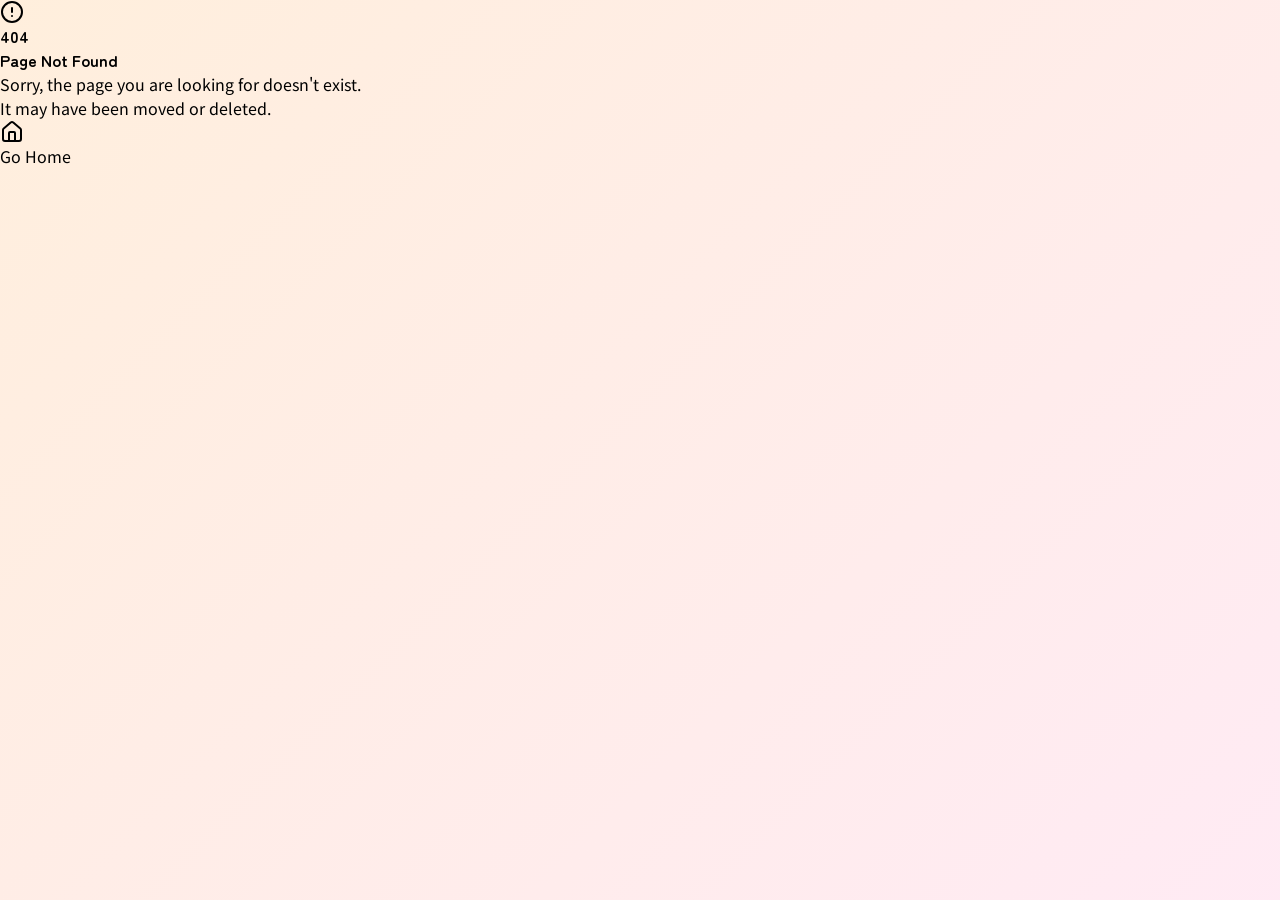
==== index.html @ 09e2623b "Add files via upload" ====
<!doctype html>
<html lang="ja">

  <head>
    <meta charset="UTF-8" />
    <meta
      name="viewport"
      content="width=device-width, initial-scale=1.0, maximum-scale=1" />
    <title>保育士さんへのご案内フォーム</title>
    <link rel="preconnect" href="https://fonts.googleapis.com" />
    <link rel="preconnect" href="https://fonts.gstatic.com" crossorigin />
    <link href="https://fonts.googleapis.com/css2?family=Zen+Maru+Gothic:wght@400;500;700;900&family=Quicksand:wght@400;500;600;700&family=Noto+Sans+JP:wght@400;500;700&display=swap" rel="stylesheet" />
    <script type="module" crossorigin src="./assets/index-static-AlkeNV2H.js"></script>
    <link rel="stylesheet" crossorigin href="./assets/index-static-vWqKsuy9.css">
  </head>

  <body>
    <div id="root"></div>
  </body>

</html>
---- assets/index-static-vWqKsuy9.css ----
@layer theme,base,components,utilities;@layer theme{@theme default{ --font-sans: ui-sans-serif, system-ui, sans-serif, "Apple Color Emoji", "Segoe UI Emoji", "Segoe UI Symbol", "Noto Color Emoji"; --font-serif: ui-serif, Georgia, Cambria, "Times New Roman", Times, serif; --font-mono: ui-monospace, SFMono-Regular, Menlo, Monaco, Consolas, "Liberation Mono", "Courier New", monospace; --color-red-50: oklch(97.1% .013 17.38); --color-red-100: oklch(93.6% .032 17.717); --color-red-200: oklch(88.5% .062 18.334); --color-red-300: oklch(80.8% .114 19.571); --color-red-400: oklch(70.4% .191 22.216); --color-red-500: oklch(63.7% .237 25.331); --color-red-600: oklch(57.7% .245 27.325); --color-red-700: oklch(50.5% .213 27.518); --color-red-800: oklch(44.4% .177 26.899); --color-red-900: oklch(39.6% .141 25.723); --color-red-950: oklch(25.8% .092 26.042); --color-orange-50: oklch(98% .016 73.684); --color-orange-100: oklch(95.4% .038 75.164); --color-orange-200: oklch(90.1% .076 70.697); --color-orange-300: oklch(83.7% .128 66.29); --color-orange-400: oklch(75% .183 55.934); --color-orange-500: oklch(70.5% .213 47.604); --color-orange-600: oklch(64.6% .222 41.116); --color-orange-700: oklch(55.3% .195 38.402); --color-orange-800: oklch(47% .157 37.304); --color-orange-900: oklch(40.8% .123 38.172); --color-orange-950: oklch(26.6% .079 36.259); --color-amber-50: oklch(98.7% .022 95.277); --color-amber-100: oklch(96.2% .059 95.617); --color-amber-200: oklch(92.4% .12 95.746); --color-amber-300: oklch(87.9% .169 91.605); --color-amber-400: oklch(82.8% .189 84.429); --color-amber-500: oklch(76.9% .188 70.08); --color-amber-600: oklch(66.6% .179 58.318); --color-amber-700: oklch(55.5% .163 48.998); --color-amber-800: oklch(47.3% .137 46.201); --color-amber-900: oklch(41.4% .112 45.904); --color-amber-950: oklch(27.9% .077 45.635); --color-yellow-50: oklch(98.7% .026 102.212); --color-yellow-100: oklch(97.3% .071 103.193); --color-yellow-200: oklch(94.5% .129 101.54); --color-yellow-300: oklch(90.5% .182 98.111); --color-yellow-400: oklch(85.2% .199 91.936); --color-yellow-500: oklch(79.5% .184 86.047); --color-yellow-600: oklch(68.1% .162 75.834); --color-yellow-700: oklch(55.4% .135 66.442); --color-yellow-800: oklch(47.6% .114 61.907); --color-yellow-900: oklch(42.1% .095 57.708); --color-yellow-950: oklch(28.6% .066 53.813); --color-lime-50: oklch(98.6% .031 120.757); --color-lime-100: oklch(96.7% .067 122.328); --color-lime-200: oklch(93.8% .127 124.321); --color-lime-300: oklch(89.7% .196 126.665); --color-lime-400: oklch(84.1% .238 128.85); --color-lime-500: oklch(76.8% .233 130.85); --color-lime-600: oklch(64.8% .2 131.684); --color-lime-700: oklch(53.2% .157 131.589); --color-lime-800: oklch(45.3% .124 130.933); --color-lime-900: oklch(40.5% .101 131.063); --color-lime-950: oklch(27.4% .072 132.109); --color-green-50: oklch(98.2% .018 155.826); --color-green-100: oklch(96.2% .044 156.743); --color-green-200: oklch(92.5% .084 155.995); --color-green-300: oklch(87.1% .15 154.449); --color-green-400: oklch(79.2% .209 151.711); --color-green-500: oklch(72.3% .219 149.579); --color-green-600: oklch(62.7% .194 149.214); --color-green-700: oklch(52.7% .154 150.069); --color-green-800: oklch(44.8% .119 151.328); --color-green-900: oklch(39.3% .095 152.535); --color-green-950: oklch(26.6% .065 152.934); --color-emerald-50: oklch(97.9% .021 166.113); --color-emerald-100: oklch(95% .052 163.051); --color-emerald-200: oklch(90.5% .093 164.15); --color-emerald-300: oklch(84.5% .143 164.978); --color-emerald-400: oklch(76.5% .177 163.223); --color-emerald-500: oklch(69.6% .17 162.48); --color-emerald-600: oklch(59.6% .145 163.225); --color-emerald-700: oklch(50.8% .118 165.612); --color-emerald-800: oklch(43.2% .095 166.913); --color-emerald-900: oklch(37.8% .077 168.94); --color-emerald-950: oklch(26.2% .051 172.552); --color-teal-50: oklch(98.4% .014 180.72); --color-teal-100: oklch(95.3% .051 180.801); --color-teal-200: oklch(91% .096 180.426); --color-teal-300: oklch(85.5% .138 181.071); --color-teal-400: oklch(77.7% .152 181.912); --color-teal-500: oklch(70.4% .14 182.503); --color-teal-600: oklch(60% .118 184.704); --color-teal-700: oklch(51.1% .096 186.391); --color-teal-800: oklch(43.7% .078 188.216); --color-teal-900: oklch(38.6% .063 188.416); --color-teal-950: oklch(27.7% .046 192.524); --color-cyan-50: oklch(98.4% .019 200.873); --color-cyan-100: oklch(95.6% .045 203.388); --color-cyan-200: oklch(91.7% .08 205.041); --color-cyan-300: oklch(86.5% .127 207.078); --color-cyan-400: oklch(78.9% .154 211.53); --color-cyan-500: oklch(71.5% .143 215.221); --color-cyan-600: oklch(60.9% .126 221.723); --color-cyan-700: oklch(52% .105 223.128); --color-cyan-800: oklch(45% .085 224.283); --color-cyan-900: oklch(39.8% .07 227.392); --color-cyan-950: oklch(30.2% .056 229.695); --color-sky-50: oklch(97.7% .013 236.62); --color-sky-100: oklch(95.1% .026 236.824); --color-sky-200: oklch(90.1% .058 230.902); --color-sky-300: oklch(82.8% .111 230.318); --color-sky-400: oklch(74.6% .16 232.661); --color-sky-500: oklch(68.5% .169 237.323); --color-sky-600: oklch(58.8% .158 241.966); --color-sky-700: oklch(50% .134 242.749); --color-sky-800: oklch(44.3% .11 240.79); --color-sky-900: oklch(39.1% .09 240.876); --color-sky-950: oklch(29.3% .066 243.157); --color-blue-50: oklch(97% .014 254.604); --color-blue-100: oklch(93.2% .032 255.585); --color-blue-200: oklch(88.2% .059 254.128); --color-blue-300: oklch(80.9% .105 251.813); --color-blue-400: oklch(70.7% .165 254.624); --color-blue-500: oklch(62.3% .214 259.815); --color-blue-600: oklch(54.6% .245 262.881); --color-blue-700: oklch(48.8% .243 264.376); --color-blue-800: oklch(42.4% .199 265.638); --color-blue-900: oklch(37.9% .146 265.522); --color-blue-950: oklch(28.2% .091 267.935); --color-indigo-50: oklch(96.2% .018 272.314); --color-indigo-100: oklch(93% .034 272.788); --color-indigo-200: oklch(87% .065 274.039); --color-indigo-300: oklch(78.5% .115 274.713); --color-indigo-400: oklch(67.3% .182 276.935); --color-indigo-500: oklch(58.5% .233 277.117); --color-indigo-600: oklch(51.1% .262 276.966); --color-indigo-700: oklch(45.7% .24 277.023); --color-indigo-800: oklch(39.8% .195 277.366); --color-indigo-900: oklch(35.9% .144 278.697); --color-indigo-950: oklch(25.7% .09 281.288); --color-violet-50: oklch(96.9% .016 293.756); --color-violet-100: oklch(94.3% .029 294.588); --color-violet-200: oklch(89.4% .057 293.283); --color-violet-300: oklch(81.1% .111 293.571); --color-violet-400: oklch(70.2% .183 293.541); --color-violet-500: oklch(60.6% .25 292.717); --color-violet-600: oklch(54.1% .281 293.009); --color-violet-700: oklch(49.1% .27 292.581); --color-violet-800: oklch(43.2% .232 292.759); --color-violet-900: oklch(38% .189 293.745); --color-violet-950: oklch(28.3% .141 291.089); --color-purple-50: oklch(97.7% .014 308.299); --color-purple-100: oklch(94.6% .033 307.174); --color-purple-200: oklch(90.2% .063 306.703); --color-purple-300: oklch(82.7% .119 306.383); --color-purple-400: oklch(71.4% .203 305.504); --color-purple-500: oklch(62.7% .265 303.9); --color-purple-600: oklch(55.8% .288 302.321); --color-purple-700: oklch(49.6% .265 301.924); --color-purple-800: oklch(43.8% .218 303.724); --color-purple-900: oklch(38.1% .176 304.987); --color-purple-950: oklch(29.1% .149 302.717); --color-fuchsia-50: oklch(97.7% .017 320.058); --color-fuchsia-100: oklch(95.2% .037 318.852); --color-fuchsia-200: oklch(90.3% .076 319.62); --color-fuchsia-300: oklch(83.3% .145 321.434); --color-fuchsia-400: oklch(74% .238 322.16); --color-fuchsia-500: oklch(66.7% .295 322.15); --color-fuchsia-600: oklch(59.1% .293 322.896); --color-fuchsia-700: oklch(51.8% .253 323.949); --color-fuchsia-800: oklch(45.2% .211 324.591); --color-fuchsia-900: oklch(40.1% .17 325.612); --color-fuchsia-950: oklch(29.3% .136 325.661); --color-pink-50: oklch(97.1% .014 343.198); --color-pink-100: oklch(94.8% .028 342.258); --color-pink-200: oklch(89.9% .061 343.231); --color-pink-300: oklch(82.3% .12 346.018); --color-pink-400: oklch(71.8% .202 349.761); --color-pink-500: oklch(65.6% .241 354.308); --color-pink-600: oklch(59.2% .249 .584); --color-pink-700: oklch(52.5% .223 3.958); --color-pink-800: oklch(45.9% .187 3.815); --color-pink-900: oklch(40.8% .153 2.432); --color-pink-950: oklch(28.4% .109 3.907); --color-rose-50: oklch(96.9% .015 12.422); --color-rose-100: oklch(94.1% .03 12.58); --color-rose-200: oklch(89.2% .058 10.001); --color-rose-300: oklch(81% .117 11.638); --color-rose-400: oklch(71.2% .194 13.428); --color-rose-500: oklch(64.5% .246 16.439); --color-rose-600: oklch(58.6% .253 17.585); --color-rose-700: oklch(51.4% .222 16.935); --color-rose-800: oklch(45.5% .188 13.697); --color-rose-900: oklch(41% .159 10.272); --color-rose-950: oklch(27.1% .105 12.094); --color-slate-50: oklch(98.4% .003 247.858); --color-slate-100: oklch(96.8% .007 247.896); --color-slate-200: oklch(92.9% .013 255.508); --color-slate-300: oklch(86.9% .022 252.894); --color-slate-400: oklch(70.4% .04 256.788); --color-slate-500: oklch(55.4% .046 257.417); --color-slate-600: oklch(44.6% .043 257.281); --color-slate-700: oklch(37.2% .044 257.287); --color-slate-800: oklch(27.9% .041 260.031); --color-slate-900: oklch(20.8% .042 265.755); --color-slate-950: oklch(12.9% .042 264.695); --color-gray-50: oklch(98.5% .002 247.839); --color-gray-100: oklch(96.7% .003 264.542); --color-gray-200: oklch(92.8% .006 264.531); --color-gray-300: oklch(87.2% .01 258.338); --color-gray-400: oklch(70.7% .022 261.325); --color-gray-500: oklch(55.1% .027 264.364); --color-gray-600: oklch(44.6% .03 256.802); --color-gray-700: oklch(37.3% .034 259.733); --color-gray-800: oklch(27.8% .033 256.848); --color-gray-900: oklch(21% .034 264.665); --color-gray-950: oklch(13% .028 261.692); --color-zinc-50: oklch(98.5% 0 0); --color-zinc-100: oklch(96.7% .001 286.375); --color-zinc-200: oklch(92% .004 286.32); --color-zinc-300: oklch(87.1% .006 286.286); --color-zinc-400: oklch(70.5% .015 286.067); --color-zinc-500: oklch(55.2% .016 285.938); --color-zinc-600: oklch(44.2% .017 285.786); --color-zinc-700: oklch(37% .013 285.805); --color-zinc-800: oklch(27.4% .006 286.033); --color-zinc-900: oklch(21% .006 285.885); --color-zinc-950: oklch(14.1% .005 285.823); --color-neutral-50: oklch(98.5% 0 0); --color-neutral-100: oklch(97% 0 0); --color-neutral-200: oklch(92.2% 0 0); --color-neutral-300: oklch(87% 0 0); --color-neutral-400: oklch(70.8% 0 0); --color-neutral-500: oklch(55.6% 0 0); --color-neutral-600: oklch(43.9% 0 0); --color-neutral-700: oklch(37.1% 0 0); --color-neutral-800: oklch(26.9% 0 0); --color-neutral-900: oklch(20.5% 0 0); --color-neutral-950: oklch(14.5% 0 0); --color-stone-50: oklch(98.5% .001 106.423); --color-stone-100: oklch(97% .001 106.424); --color-stone-200: oklch(92.3% .003 48.717); --color-stone-300: oklch(86.9% .005 56.366); --color-stone-400: oklch(70.9% .01 56.259); --color-stone-500: oklch(55.3% .013 58.071); --color-stone-600: oklch(44.4% .011 73.639); --color-stone-700: oklch(37.4% .01 67.558); --color-stone-800: oklch(26.8% .007 34.298); --color-stone-900: oklch(21.6% .006 56.043); --color-stone-950: oklch(14.7% .004 49.25); --color-black: #000; --color-white: #fff; --spacing: .25rem; --breakpoint-sm: 40rem; --breakpoint-md: 48rem; --breakpoint-lg: 64rem; --breakpoint-xl: 80rem; --breakpoint-2xl: 96rem; --container-3xs: 16rem; --container-2xs: 18rem; --container-xs: 20rem; --container-sm: 24rem; --container-md: 28rem; --container-lg: 32rem; --container-xl: 36rem; --container-2xl: 42rem; --container-3xl: 48rem; --container-4xl: 56rem; --container-5xl: 64rem; --container-6xl: 72rem; --container-7xl: 80rem; --text-xs: .75rem; --text-xs--line-height: calc(1 / .75); --text-sm: .875rem; --text-sm--line-height: calc(1.25 / .875); --text-base: 1rem; --text-base--line-height: 1.5 ; --text-lg: 1.125rem; --text-lg--line-height: calc(1.75 / 1.125); --text-xl: 1.25rem; --text-xl--line-height: calc(1.75 / 1.25); --text-2xl: 1.5rem; --text-2xl--line-height: calc(2 / 1.5); --text-3xl: 1.875rem; --text-3xl--line-height: 1.2 ; --text-4xl: 2.25rem; --text-4xl--line-height: calc(2.5 / 2.25); --text-5xl: 3rem; --text-5xl--line-height: 1; --text-6xl: 3.75rem; --text-6xl--line-height: 1; --text-7xl: 4.5rem; --text-7xl--line-height: 1; --text-8xl: 6rem; --text-8xl--line-height: 1; --text-9xl: 8rem; --text-9xl--line-height: 1; --font-weight-thin: 100; --font-weight-extralight: 200; --font-weight-light: 300; --font-weight-normal: 400; --font-weight-medium: 500; --font-weight-semibold: 600; --font-weight-bold: 700; --font-weight-extrabold: 800; --font-weight-black: 900; --tracking-tighter: -.05em; --tracking-tight: -.025em; --tracking-normal: 0em; --tracking-wide: .025em; --tracking-wider: .05em; --tracking-widest: .1em; --leading-tight: 1.25; --leading-snug: 1.375; --leading-normal: 1.5; --leading-relaxed: 1.625; --leading-loose: 2; --radius-xs: .125rem; --radius-sm: .25rem; --radius-md: .375rem; --radius-lg: .5rem; --radius-xl: .75rem; --radius-2xl: 1rem; --radius-3xl: 1.5rem; --radius-4xl: 2rem; --shadow-2xs: 0 1px rgb(0 0 0 / .05); --shadow-xs: 0 1px 2px 0 rgb(0 0 0 / .05); --shadow-sm: 0 1px 3px 0 rgb(0 0 0 / .1), 0 1px 2px -1px rgb(0 0 0 / .1); --shadow-md: 0 4px 6px -1px rgb(0 0 0 / .1), 0 2px 4px -2px rgb(0 0 0 / .1); --shadow-lg: 0 10px 15px -3px rgb(0 0 0 / .1), 0 4px 6px -4px rgb(0 0 0 / .1); --shadow-xl: 0 20px 25px -5px rgb(0 0 0 / .1), 0 8px 10px -6px rgb(0 0 0 / .1); --shadow-2xl: 0 25px 50px -12px rgb(0 0 0 / .25); --inset-shadow-2xs: inset 0 1px rgb(0 0 0 / .05); --inset-shadow-xs: inset 0 1px 1px rgb(0 0 0 / .05); --inset-shadow-sm: inset 0 2px 4px rgb(0 0 0 / .05); --drop-shadow-xs: 0 1px 1px rgb(0 0 0 / .05); --drop-shadow-sm: 0 1px 2px rgb(0 0 0 / .15); --drop-shadow-md: 0 3px 3px rgb(0 0 0 / .12); --drop-shadow-lg: 0 4px 4px rgb(0 0 0 / .15); --drop-shadow-xl: 0 9px 7px rgb(0 0 0 / .1); --drop-shadow-2xl: 0 25px 25px rgb(0 0 0 / .15); --text-shadow-2xs: 0px 1px 0px rgb(0 0 0 / .15); --text-shadow-xs: 0px 1px 1px rgb(0 0 0 / .2); --text-shadow-sm: 0px 1px 0px rgb(0 0 0 / .075), 0px 1px 1px rgb(0 0 0 / .075), 0px 2px 2px rgb(0 0 0 / .075); --text-shadow-md: 0px 1px 1px rgb(0 0 0 / .1), 0px 1px 2px rgb(0 0 0 / .1), 0px 2px 4px rgb(0 0 0 / .1); --text-shadow-lg: 0px 1px 2px rgb(0 0 0 / .1), 0px 3px 2px rgb(0 0 0 / .1), 0px 4px 8px rgb(0 0 0 / .1); --ease-in: cubic-bezier(.4, 0, 1, 1); --ease-out: cubic-bezier(0, 0, .2, 1); --ease-in-out: cubic-bezier(.4, 0, .2, 1); --animate-spin: spin 1s linear infinite; --animate-ping: ping 1s cubic-bezier(0, 0, .2, 1) infinite; --animate-pulse: pulse 2s cubic-bezier(.4, 0, .6, 1) infinite; --animate-bounce: bounce 1s infinite; @keyframes spin { to { transform: rotate(360deg); } } @keyframes ping { 75%, 100% { transform: scale(2); opacity: 0; } } @keyframes pulse { 50% { opacity: .5; } } @keyframes bounce { 0%, 100% { transform: translateY(-25%); animation-timing-function: cubic-bezier(.8, 0, 1, 1); } 50% { transform: none; animation-timing-function: cubic-bezier(0, 0, .2, 1); } } --blur-xs: 4px; --blur-sm: 8px; --blur-md: 12px; --blur-lg: 16px; --blur-xl: 24px; --blur-2xl: 40px; --blur-3xl: 64px; --perspective-dramatic: 100px; --perspective-near: 300px; --perspective-normal: 500px; --perspective-midrange: 800px; --perspective-distant: 1200px; --aspect-video: 16 / 9; --default-transition-duration: .15s; --default-transition-timing-function: cubic-bezier(.4, 0, .2, 1); --default-font-family: --theme(--font-sans, initial); --default-font-feature-settings: --theme( --font-sans--font-feature-settings, initial ); --default-font-variation-settings: --theme( --font-sans--font-variation-settings, initial ); --default-mono-font-family: --theme(--font-mono, initial); --default-mono-font-feature-settings: --theme( --font-mono--font-feature-settings, initial ); --default-mono-font-variation-settings: --theme( --font-mono--font-variation-settings, initial ); }@theme default inline reference{ --blur: 8px; --shadow: 0 1px 3px 0 rgb(0 0 0 / .1), 0 1px 2px -1px rgb(0 0 0 / .1); --shadow-inner: inset 0 2px 4px 0 rgb(0 0 0 / .05); --drop-shadow: 0 1px 2px rgb(0 0 0 / .1), 0 1px 1px rgb(0 0 0 / .06); --radius: .25rem; --max-width-prose: 65ch; }}@layer base{*,:after,:before,::backdrop,::file-selector-button{box-sizing:border-box;margin:0;padding:0;border:0 solid}html,:host{line-height:1.5;-webkit-text-size-adjust:100%;tab-size:4;font-family:--theme(--default-font-family,ui-sans-serif,system-ui,sans-serif,"Apple Color Emoji","Segoe UI Emoji","Segoe UI Symbol","Noto Color Emoji");font-feature-settings:--theme(--default-font-feature-settings,normal);font-variation-settings:--theme(--default-font-variation-settings,normal);-webkit-tap-highlight-color:transparent}hr{height:0;color:inherit;border-top-width:1px}abbr:where([title]){-webkit-text-decoration:underline dotted;text-decoration:underline dotted}h1,h2,h3,h4,h5,h6{font-size:inherit;font-weight:inherit}a{color:inherit;-webkit-text-decoration:inherit;text-decoration:inherit}b,strong{font-weight:bolder}code,kbd,samp,pre{font-family:--theme(--default-mono-font-family,ui-monospace,SFMono-Regular,Menlo,Monaco,Consolas,"Liberation Mono","Courier New",monospace);font-feature-settings:--theme(--default-mono-font-feature-settings,normal);font-variation-settings:--theme(--default-mono-font-variation-settings,normal);font-size:1em}small{font-size:80%}sub,sup{font-size:75%;line-height:0;position:relative;vertical-align:baseline}sub{bottom:-.25em}sup{top:-.5em}table{text-indent:0;border-color:inherit;border-collapse:collapse}:-moz-focusring{outline:auto}progress{vertical-align:baseline}summary{display:list-item}ol,ul,menu{list-style:none}img,svg,video,canvas,audio,iframe,embed,object{display:block;vertical-align:middle}img,video{max-width:100%;height:auto}button,input,select,optgroup,textarea,::file-selector-button{font:inherit;font-feature-settings:inherit;font-variation-settings:inherit;letter-spacing:inherit;color:inherit;border-radius:0;background-color:transparent;opacity:1}:where(select:is([multiple],[size])) optgroup{font-weight:bolder}:where(select:is([multiple],[size])) optgroup option{padding-inline-start:20px}::file-selector-button{margin-inline-end:4px}::placeholder{opacity:1}@supports (not (-webkit-appearance: -apple-pay-button)) or (contain-intrinsic-size: 1px){::placeholder{color:color-mix(in oklab,currentcolor 50%,transparent)}}textarea{resize:vertical}::-webkit-search-decoration{-webkit-appearance:none}::-webkit-date-and-time-value{min-height:1lh;text-align:inherit}::-webkit-datetime-edit{display:inline-flex}::-webkit-datetime-edit-fields-wrapper{padding:0}::-webkit-datetime-edit,::-webkit-datetime-edit-year-field,::-webkit-datetime-edit-month-field,::-webkit-datetime-edit-day-field,::-webkit-datetime-edit-hour-field,::-webkit-datetime-edit-minute-field,::-webkit-datetime-edit-second-field,::-webkit-datetime-edit-millisecond-field,::-webkit-datetime-edit-meridiem-field{padding-block:0}::-webkit-calendar-picker-indicator{line-height:1}:-moz-ui-invalid{box-shadow:none}button,input:where([type=button],[type=reset],[type=submit]),::file-selector-button{appearance:button}::-webkit-inner-spin-button,::-webkit-outer-spin-button{height:auto}[hidden]:where(:not([hidden=until-found])){display:none!important}}@layer utilities{@tailwind utilities;}@property --tw-animation-delay{syntax:"*";inherits:false;initial-value:0s}@property --tw-animation-direction{syntax:"*";inherits:false;initial-value:normal}@property --tw-animation-duration{syntax:"*";inherits:false}@property --tw-animation-fill-mode{syntax:"*";inherits:false;initial-value:none}@property --tw-animation-iteration-count{syntax:"*";inherits:false;initial-value:1}@property --tw-enter-blur{syntax:"*";inherits:false;initial-value:0}@property --tw-enter-opacity{syntax:"*";inherits:false;initial-value:1}@property --tw-enter-rotate{syntax:"*";inherits:false;initial-value:0}@property --tw-enter-scale{syntax:"*";inherits:false;initial-value:1}@property --tw-enter-translate-x{syntax:"*";inherits:false;initial-value:0}@property --tw-enter-translate-y{syntax:"*";inherits:false;initial-value:0}@property --tw-exit-blur{syntax:"*";inherits:false;initial-value:0}@property --tw-exit-opacity{syntax:"*";inherits:false;initial-value:1}@property --tw-exit-rotate{syntax:"*";inherits:false;initial-value:0}@property --tw-exit-scale{syntax:"*";inherits:false;initial-value:1}@property --tw-exit-translate-x{syntax:"*";inherits:false;initial-value:0}@property --tw-exit-translate-y{syntax:"*";inherits:false;initial-value:0}@theme inline{--animation-delay-0: 0s; --animation-delay-75: 75ms; --animation-delay-100: .1s; --animation-delay-150: .15s; --animation-delay-200: .2s; --animation-delay-300: .3s; --animation-delay-500: .5s; --animation-delay-700: .7s; --animation-delay-1000: 1s; --animation-repeat-0: 0; --animation-repeat-1: 1; --animation-repeat-infinite: infinite; --animation-direction-normal: normal; --animation-direction-reverse: reverse; --animation-direction-alternate: alternate; --animation-direction-alternate-reverse: alternate-reverse; --animation-fill-mode-none: none; --animation-fill-mode-forwards: forwards; --animation-fill-mode-backwards: backwards; --animation-fill-mode-both: both; --percentage-0: 0; --percentage-5: .05; --percentage-10: .1; --percentage-15: .15; --percentage-20: .2; --percentage-25: .25; --percentage-30: .3; --percentage-35: .35; --percentage-40: .4; --percentage-45: .45; --percentage-50: .5; --percentage-55: .55; --percentage-60: .6; --percentage-65: .65; --percentage-70: .7; --percentage-75: .75; --percentage-80: .8; --percentage-85: .85; --percentage-90: .9; --percentage-95: .95; --percentage-100: 1; --percentage-translate-full: 1; --animate-in: enter var(--tw-animation-duration,var(--tw-duration,.15s))var(--tw-ease,ease)var(--tw-animation-delay,0s)var(--tw-animation-iteration-count,1)var(--tw-animation-direction,normal)var(--tw-animation-fill-mode,none); --animate-out: exit var(--tw-animation-duration,var(--tw-duration,.15s))var(--tw-ease,ease)var(--tw-animation-delay,0s)var(--tw-animation-iteration-count,1)var(--tw-animation-direction,normal)var(--tw-animation-fill-mode,none); @keyframes enter { from { opacity: var(--tw-enter-opacity,1); transform: translate3d(var(--tw-enter-translate-x,0),var(--tw-enter-translate-y,0),0)scale3d(var(--tw-enter-scale,1),var(--tw-enter-scale,1),var(--tw-enter-scale,1))rotate(var(--tw-enter-rotate,0)); filter: blur(var(--tw-enter-blur,0)); }}@keyframes exit { to { opacity: var(--tw-exit-opacity,1); transform: translate3d(var(--tw-exit-translate-x,0),var(--tw-exit-translate-y,0),0)scale3d(var(--tw-exit-scale,1),var(--tw-exit-scale,1),var(--tw-exit-scale,1))rotate(var(--tw-exit-rotate,0)); filter: blur(var(--tw-exit-blur,0)); }}--animate-accordion-down: accordion-down var(--tw-animation-duration,var(--tw-duration,.2s))var(--tw-ease,ease-out)var(--tw-animation-delay,0s)var(--tw-animation-iteration-count,1)var(--tw-animation-direction,normal)var(--tw-animation-fill-mode,none); --animate-accordion-up: accordion-up var(--tw-animation-duration,var(--tw-duration,.2s))var(--tw-ease,ease-out)var(--tw-animation-delay,0s)var(--tw-animation-iteration-count,1)var(--tw-animation-direction,normal)var(--tw-animation-fill-mode,none); --animate-collapsible-down: collapsible-down var(--tw-animation-duration,var(--tw-duration,.2s))var(--tw-ease,ease-out)var(--tw-animation-delay,0s)var(--tw-animation-iteration-count,1)var(--tw-animation-direction,normal)var(--tw-animation-fill-mode,none); --animate-collapsible-up: collapsible-up var(--tw-animation-duration,var(--tw-duration,.2s))var(--tw-ease,ease-out)var(--tw-animation-delay,0s)var(--tw-animation-iteration-count,1)var(--tw-animation-direction,normal)var(--tw-animation-fill-mode,none); @keyframes accordion-down { from { height: 0; }to { height: var(--radix-accordion-content-height,var(--bits-accordion-content-height,var(--reka-accordion-content-height,var(--kb-accordion-content-height,var(--ngp-accordion-content-height,auto))))); }}@keyframes accordion-up { from { height: var(--radix-accordion-content-height,var(--bits-accordion-content-height,var(--reka-accordion-content-height,var(--kb-accordion-content-height,var(--ngp-accordion-content-height,auto))))); }to { height: 0; }}@keyframes collapsible-down { from { height: 0; }to { height: var(--radix-collapsible-content-height,var(--bits-collapsible-content-height,var(--reka-collapsible-content-height,var(--kb-collapsible-content-height,auto)))); }}@keyframes collapsible-up { from { height: var(--radix-collapsible-content-height,var(--bits-collapsible-content-height,var(--reka-collapsible-content-height,var(--kb-collapsible-content-height,auto)))); }to { height: 0; }}--animate-caret-blink: caret-blink 1.25s ease-out infinite; @keyframes caret-blink { 0%,70%,100% { opacity: 1; }20%,50% { opacity: 0; }}}@utility animation-duration-*{--tw-animation-duration: calc(--value(number)*1ms) ; --tw-animation-duration: --value(--animation-duration-*,[duration],"initial",[*]); animation-duration: calc(--value(number)*1ms) ; animation-duration: --value(--animation-duration-*,[duration],"initial",[*]);}@utility delay-*{animation-delay: calc(--value(number)*1ms) ; animation-delay: --value(--animation-delay-*,[duration],"initial",[*]); --tw-animation-delay: calc(--value(number)*1ms) ; --tw-animation-delay: --value(--animation-delay-*,[duration],"initial",[*]);}@utility repeat-*{animation-iteration-count: --value(--animation-repeat-*,number,"initial",[*]); --tw-animation-iteration-count: --value(--animation-repeat-*,number,"initial",[*]);}@utility direction-*{animation-direction: --value(--animation-direction-*,"initial",[*]); --tw-animation-direction: --value(--animation-direction-*,"initial",[*]);}@utility fill-mode-*{animation-fill-mode: --value(--animation-fill-mode-*,"initial",[*]); --tw-animation-fill-mode: --value(--animation-fill-mode-*,"initial",[*]);}@utility running{animation-play-state: running;}@utility paused{animation-play-state: paused;}@utility play-state-*{animation-play-state: --value("initial",[*]);}@utility blur-in{--tw-enter-blur: 20px;}@utility blur-in-*{--tw-enter-blur: calc(--value(number)*1px) ; --tw-enter-blur: --value(--blur-*,[*]);}@utility blur-out{--tw-exit-blur: 20px;}@utility blur-out-*{--tw-exit-blur: calc(--value(number)*1px) ; --tw-exit-blur: --value(--blur-*,[*]);}@utility fade-in{--tw-enter-opacity: 0;}@utility fade-in-*{--tw-enter-opacity: calc(--value(number)*.01) ; --tw-enter-opacity: --value(--percentage-*,[*]);}@utility fade-out{--tw-exit-opacity: 0;}@utility fade-out-*{--tw-exit-opacity: calc(--value(number)*.01) ; --tw-exit-opacity: --value(--percentage-*,[*]);}@utility zoom-in{--tw-enter-scale: 0;}@utility zoom-in-*{--tw-enter-scale: calc(--value(number)*1%) ; --tw-enter-scale: --value(ratio) ; --tw-enter-scale: --value(--percentage-*,[*]);}@utility -zoom-in-*{--tw-enter-scale: calc(--value(number)*-1%) ; --tw-enter-scale: calc(--value(ratio)*-1) ; --tw-enter-scale: --value(--percentage-*,[*]);}@utility zoom-out{--tw-exit-scale: 0;}@utility zoom-out-*{--tw-exit-scale: calc(--value(number)*1%) ; --tw-exit-scale: --value(ratio) ; --tw-exit-scale: --value(--percentage-*,[*]);}@utility -zoom-out-*{--tw-exit-scale: calc(--value(number)*-1%) ; --tw-exit-scale: calc(--value(ratio)*-1) ; --tw-exit-scale: --value(--percentage-*,[*]);}@utility spin-in{--tw-enter-rotate: 30deg;}@utility spin-in-*{--tw-enter-rotate: calc(--value(number)*1deg) ; --tw-enter-rotate: calc(--value(ratio)*360deg) ; --tw-enter-rotate: --value(--rotate-*,[*]);}@utility -spin-in{--tw-enter-rotate: -30deg;}@utility -spin-in-*{--tw-enter-rotate: calc(--value(number)*-1deg) ; --tw-enter-rotate: calc(--value(ratio)*-360deg) ; --tw-enter-rotate: --value(--rotate-*,[*]);}@utility spin-out{--tw-exit-rotate: 30deg;}@utility spin-out-*{--tw-exit-rotate: calc(--value(number)*1deg) ; --tw-exit-rotate: calc(--value(ratio)*360deg) ; --tw-exit-rotate: --value(--rotate-*,[*]);}@utility -spin-out{--tw-exit-rotate: -30deg;}@utility -spin-out-*{--tw-exit-rotate: calc(--value(number)*-1deg) ; --tw-exit-rotate: calc(--value(ratio)*-360deg) ; --tw-exit-rotate: --value(--rotate-*,[*]);}@utility slide-in-from-top{--tw-enter-translate-y: -100%;}@utility slide-in-from-top-*{--tw-enter-translate-y: calc(--value(integer)*var(--spacing)*-1); --tw-enter-translate-y: calc(--value(--percentage-*,--percentage-translate-*)*-100%) ; --tw-enter-translate-y: calc(--value(ratio)*-100%) ; --tw-enter-translate-y: calc(--value(--translate-*,[percentage],[length])*-1) ;}@utility slide-in-from-bottom{--tw-enter-translate-y: 100%;}@utility slide-in-from-bottom-*{--tw-enter-translate-y: calc(--value(integer)*var(--spacing)); --tw-enter-translate-y: calc(--value(--percentage-*,--percentage-translate-*)*100%) ; --tw-enter-translate-y: calc(--value(ratio)*100%) ; --tw-enter-translate-y: --value(--translate-*,[percentage],[length]);}@utility slide-in-from-left{--tw-enter-translate-x: -100%;}@utility slide-in-from-left-*{--tw-enter-translate-x: calc(--value(integer)*var(--spacing)*-1); --tw-enter-translate-x: calc(--value(--percentage-*,--percentage-translate-*)*-100%) ; --tw-enter-translate-x: calc(--value(ratio)*-100%) ; --tw-enter-translate-x: calc(--value(--translate-*,[percentage],[length])*-1) ;}@utility slide-in-from-right{--tw-enter-translate-x: 100%;}@utility slide-in-from-right-*{--tw-enter-translate-x: calc(--value(integer)*var(--spacing)); --tw-enter-translate-x: calc(--value(--percentage-*,--percentage-translate-*)*100%) ; --tw-enter-translate-x: calc(--value(ratio)*100%) ; --tw-enter-translate-x: --value(--translate-*,[percentage],[length]);}@utility slide-in-from-start{&:dir(ltr){ --tw-enter-translate-x: -100%; }&:dir(rtl){ --tw-enter-translate-x: 100%; }}@utility slide-in-from-start-*{&:where(:dir(ltr),[dir="ltr"],[dir="ltr"]*){ --tw-enter-translate-x: calc(--value(integer)*var(--spacing)*-1); --tw-enter-translate-x: calc(--value(--percentage-*,--percentage-translate-*)*-100%) ; --tw-enter-translate-x: calc(--value(ratio)*-100%) ; --tw-enter-translate-x: calc(--value(--translate-*,[percentage],[length])*-1) ; }&:where(:dir(rtl),[dir="rtl"],[dir="rtl"]*){ --tw-enter-translate-x: calc(--value(integer)*var(--spacing)); --tw-enter-translate-x: calc(--value(--percentage-*,--percentage-translate-*)*100%) ; --tw-enter-translate-x: calc(--value(ratio)*100%) ; --tw-enter-translate-x: --value(--translate-*,[percentage],[length]); }}@utility slide-in-from-end{&:dir(ltr){ --tw-enter-translate-x: 100%; }&:dir(rtl){ --tw-enter-translate-x: -100%; }}@utility slide-in-from-end-*{&:where(:dir(ltr),[dir="ltr"],[dir="ltr"]*){ --tw-enter-translate-x: calc(--value(integer)*var(--spacing)); --tw-enter-translate-x: calc(--value(--percentage-*,--percentage-translate-*)*100%) ; --tw-enter-translate-x: calc(--value(ratio)*100%) ; --tw-enter-translate-x: --value(--translate-*,[percentage],[length]); }&:where(:dir(rtl),[dir="rtl"],[dir="rtl"]*){ --tw-enter-translate-x: calc(--value(integer)*var(--spacing)*-1); --tw-enter-translate-x: calc(--value(--percentage-*,--percentage-translate-*)*-100%) ; --tw-enter-translate-x: calc(--value(ratio)*-100%) ; --tw-enter-translate-x: calc(--value(--translate-*,[percentage],[length])*-1) ; }}@utility slide-out-to-top{--tw-exit-translate-y: -100%;}@utility slide-out-to-top-*{--tw-exit-translate-y: calc(--value(integer)*var(--spacing)*-1); --tw-exit-translate-y: calc(--value(--percentage-*,--percentage-translate-*)*-100%) ; --tw-exit-translate-y: calc(--value(ratio)*-100%) ; --tw-exit-translate-y: calc(--value(--translate-*,[percentage],[length])*-1) ;}@utility slide-out-to-bottom{--tw-exit-translate-y: 100%;}@utility slide-out-to-bottom-*{--tw-exit-translate-y: calc(--value(integer)*var(--spacing)); --tw-exit-translate-y: calc(--value(--percentage-*,--percentage-translate-*)*100%) ; --tw-exit-translate-y: calc(--value(ratio)*100%) ; --tw-exit-translate-y: --value(--translate-*,[percentage],[length]);}@utility slide-out-to-left{--tw-exit-translate-x: -100%;}@utility slide-out-to-left-*{--tw-exit-translate-x: calc(--value(integer)*var(--spacing)*-1); --tw-exit-translate-x: calc(--value(--percentage-*,--percentage-translate-*)*-100%) ; --tw-exit-translate-x: calc(--value(ratio)*-100%) ; --tw-exit-translate-x: calc(--value(--translate-*,[percentage],[length])*-1) ;}@utility slide-out-to-right{--tw-exit-translate-x: 100%;}@utility slide-out-to-right-*{--tw-exit-translate-x: calc(--value(integer)*var(--spacing)); --tw-exit-translate-x: calc(--value(--percentage-*,--percentage-translate-*)*100%) ; --tw-exit-translate-x: calc(--value(ratio)*100%) ; --tw-exit-translate-x: --value(--translate-*,[percentage],[length]);}@utility slide-out-to-start{&:dir(ltr){ --tw-exit-translate-x: -100%; }&:dir(rtl){ --tw-exit-translate-x: 100%; }}@utility slide-out-to-start-*{&:where(:dir(ltr),[dir="ltr"],[dir="ltr"]*){ --tw-exit-translate-x: calc(--value(integer)*var(--spacing)*-1); --tw-exit-translate-x: calc(--value(--percentage-*,--percentage-translate-*)*-100%) ; --tw-exit-translate-x: calc(--value(ratio)*-100%) ; --tw-exit-translate-x: calc(--value(--translate-*,[percentage],[length])*-1) ; }&:where(:dir(rtl),[dir="rtl"],[dir="rtl"]*){ --tw-exit-translate-x: calc(--value(integer)*var(--spacing)); --tw-exit-translate-x: calc(--value(--percentage-*,--percentage-translate-*)*100%) ; --tw-exit-translate-x: calc(--value(ratio)*100%) ; --tw-exit-translate-x: --value(--translate-*,[percentage],[length]); }}@utility slide-out-to-end{&:dir(ltr){ --tw-exit-translate-x: 100%; }&:dir(rtl){ --tw-exit-translate-x: -100%; }}@utility slide-out-to-end-*{&:where(:dir(ltr),[dir="ltr"],[dir="ltr"]*){ --tw-exit-translate-x: calc(--value(integer)*var(--spacing)); --tw-exit-translate-x: calc(--value(--percentage-*,--percentage-translate-*)*100%) ; --tw-exit-translate-x: calc(--value(ratio)*100%) ; --tw-exit-translate-x: --value(--translate-*,[percentage],[length]); }&:where(:dir(rtl),[dir="rtl"],[dir="rtl"]*){ --tw-exit-translate-x: calc(--value(integer)*var(--spacing)*-1); --tw-exit-translate-x: calc(--value(--percentage-*,--percentage-translate-*)*-100%) ; --tw-exit-translate-x: calc(--value(ratio)*-100%) ; --tw-exit-translate-x: calc(--value(--translate-*,[percentage],[length])*-1) ; }}@custom-variant dark (&:is(.dark *));@theme inline{ --radius-sm: calc(var(--radius) - 4px); --radius-md: calc(var(--radius) - 2px); --radius-lg: var(--radius); --radius-xl: calc(var(--radius) + 8px); --color-background: var(--background); --color-foreground: var(--foreground); --color-card: var(--card); --color-card-foreground: var(--card-foreground); --color-popover: var(--popover); --color-popover-foreground: var(--popover-foreground); --color-primary: var(--primary); --color-primary-foreground: var(--primary-foreground); --color-secondary: var(--secondary); --color-secondary-foreground: var(--secondary-foreground); --color-muted: var(--muted); --color-muted-foreground: var(--muted-foreground); --color-accent: var(--accent); --color-accent-foreground: var(--accent-foreground); --color-destructive: var(--destructive); --color-destructive-foreground: var(--destructive-foreground); --color-border: var(--border); --color-input: var(--input); --color-ring: var(--ring); }:root{--radius: .75rem;--background: oklch(1 0 0);--foreground: oklch(.3 .02 30);--card: oklch(1 0 0);--card-foreground: oklch(.3 .02 30);--popover: oklch(1 0 0);--popover-foreground: oklch(.3 .02 30);--primary: oklch(.72 .18 35);--primary-foreground: oklch(1 0 0);--secondary: oklch(.95 .03 35);--secondary-foreground: oklch(.45 .1 35);--muted: oklch(.97 .01 35);--muted-foreground: oklch(.58 .04 35);--accent: oklch(.88 .1 0);--accent-foreground: oklch(.4 .15 0);--destructive: oklch(.577 .245 27.325);--destructive-foreground: oklch(.985 0 0);--border: oklch(.9 .04 35);--input: oklch(.95 .02 35);--ring: oklch(.72 .18 35)}@layer base{*{@apply border-border outline-ring/50;}body{@apply bg-background text-foreground;font-family:Noto Sans JP,sans-serif;background:linear-gradient(135deg,#fff2ea,#fff0f4);background:linear-gradient(135deg,color(xyz 0.898 0.905 0.806),color(xyz 0.927 0.898 0.98));min-height:100vh}h1,h2,h3,h4,h5,h6{font-family:Zen Maru Gothic,Noto Sans JP,sans-serif;font-weight:700}button:not(:disabled),[role=button]:not([aria-disabled=true]),[type=button]:not(:disabled),[type=submit]:not(:disabled),[type=reset]:not(:disabled),a[href],select:not(:disabled),input[type=checkbox]:not(:disabled),input[type=radio]:not(:disabled){@apply cursor-pointer;}}@layer components{.container{width:100%;margin-left:auto;margin-right:auto;padding-left:1rem;padding-right:1rem}.flex{min-height:0;min-width:0}@media (min-width: 640px){.container{padding-left:1.5rem;padding-right:1.5rem}}@media (min-width: 1024px){.container{padding-left:2rem;padding-right:2rem;max-width:1280px}}.form-header{background:linear-gradient(135deg,#ff8c42,#ff6b9d);padding:1.75rem 1rem;text-align:center;border-radius:1.25rem 1.25rem 0 0}@media (min-width: 480px){.form-header{padding:2.5rem 2rem}}.form-card{background:#fff;border-radius:1.25rem;box-shadow:0 8px 40px #ff8c4226,0 2px 12px #0000000f;overflow:hidden;max-width:680px;width:100%;margin:0 auto}.section-badge{display:inline-flex;align-items:center;justify-content:center;width:2rem;height:2rem;border-radius:50%;background:linear-gradient(135deg,#ff8c42,#ff6b9d);color:#fff;font-family:Zen Maru Gothic,sans-serif;font-weight:700;font-size:.85rem;flex-shrink:0;box-shadow:0 2px 8px #ff6b9d59}.form-input-dashed{width:100%;padding:.75rem 1rem;border:2px dashed #FFAA7A;border-radius:.625rem;background:#fffaf7;color:#372a28;font-family:Noto Sans JP,sans-serif;font-size:.95rem;transition:all .25s ease;outline:none}.form-input-dashed:focus{border-color:#ff8c42;background:#fff;box-shadow:0 0 0 3px #ff8c4226}.form-input-dashed::placeholder{color:#c8a898}.choice-item{display:flex;align-items:center;gap:.5rem;padding:.6rem .9rem;border-radius:2rem;border:2px solid #FFD4B8;background:#fffaf7;cursor:pointer;transition:all .2s ease;font-size:.9rem;font-family:Noto Sans JP,sans-serif;color:#5b4039;-webkit-user-select:none;user-select:none}.choice-item:hover{border-color:#ff8c42;background:#fff3ec}.choice-item.selected{border-color:#ff8c42;background:linear-gradient(135deg,#ff8c421f,#ff6b9d14);color:#d4622a;font-weight:600}.btn-submit{width:100%;padding:1rem 2rem;border-radius:3rem;background:linear-gradient(135deg,#ff8c42,#ff6b9d);color:#fff;font-family:Zen Maru Gothic,sans-serif;font-weight:700;font-size:1.1rem;border:none;cursor:pointer;transition:all .25s ease;box-shadow:0 6px 20px #ff6b9d66;letter-spacing:.05em}.btn-submit:hover:not(:disabled){transform:translateY(-2px);box-shadow:0 10px 28px #ff6b9d80}.btn-submit:active:not(:disabled){transform:translateY(1px);box-shadow:0 4px 12px #ff6b9d59}.btn-submit:disabled{opacity:.6;cursor:not-allowed}.btn-reset{width:100%;padding:.75rem 2rem;border-radius:3rem;background:transparent;color:#c8a898;font-family:Zen Maru Gothic,sans-serif;font-weight:600;font-size:.95rem;border:2px solid #FFD4B8;cursor:pointer;transition:all .2s ease}.btn-reset:hover{background:#fff3ec;border-color:#ffaa7a;color:#a06040}.required-badge{display:inline-block;padding:.1rem .4rem;border-radius:.25rem;background:linear-gradient(135deg,#ff8c42,#ff6b9d);color:#fff;font-size:.7rem;font-weight:700;margin-left:.4rem;vertical-align:middle}.hint-text{font-size:.78rem;color:#b09080;margin-top:.4rem;font-family:Noto Sans JP,sans-serif}.section-divider{height:1px;background:linear-gradient(90deg,transparent,#FFD4B8,transparent);margin:.5rem 0}@keyframes slide-up{0%{opacity:0;transform:translateY(20px)}to{opacity:1;transform:translateY(0)}}@keyframes bounce-in{0%{transform:scale(.3);opacity:0}50%{transform:scale(1.1)}70%{transform:scale(.9)}to{transform:scale(1);opacity:1}}.animate-slide-up{animation:slide-up .5s ease-out forwards}.animate-bounce-in{animation:bounce-in .6s cubic-bezier(.36,.07,.19,.97) forwards}}
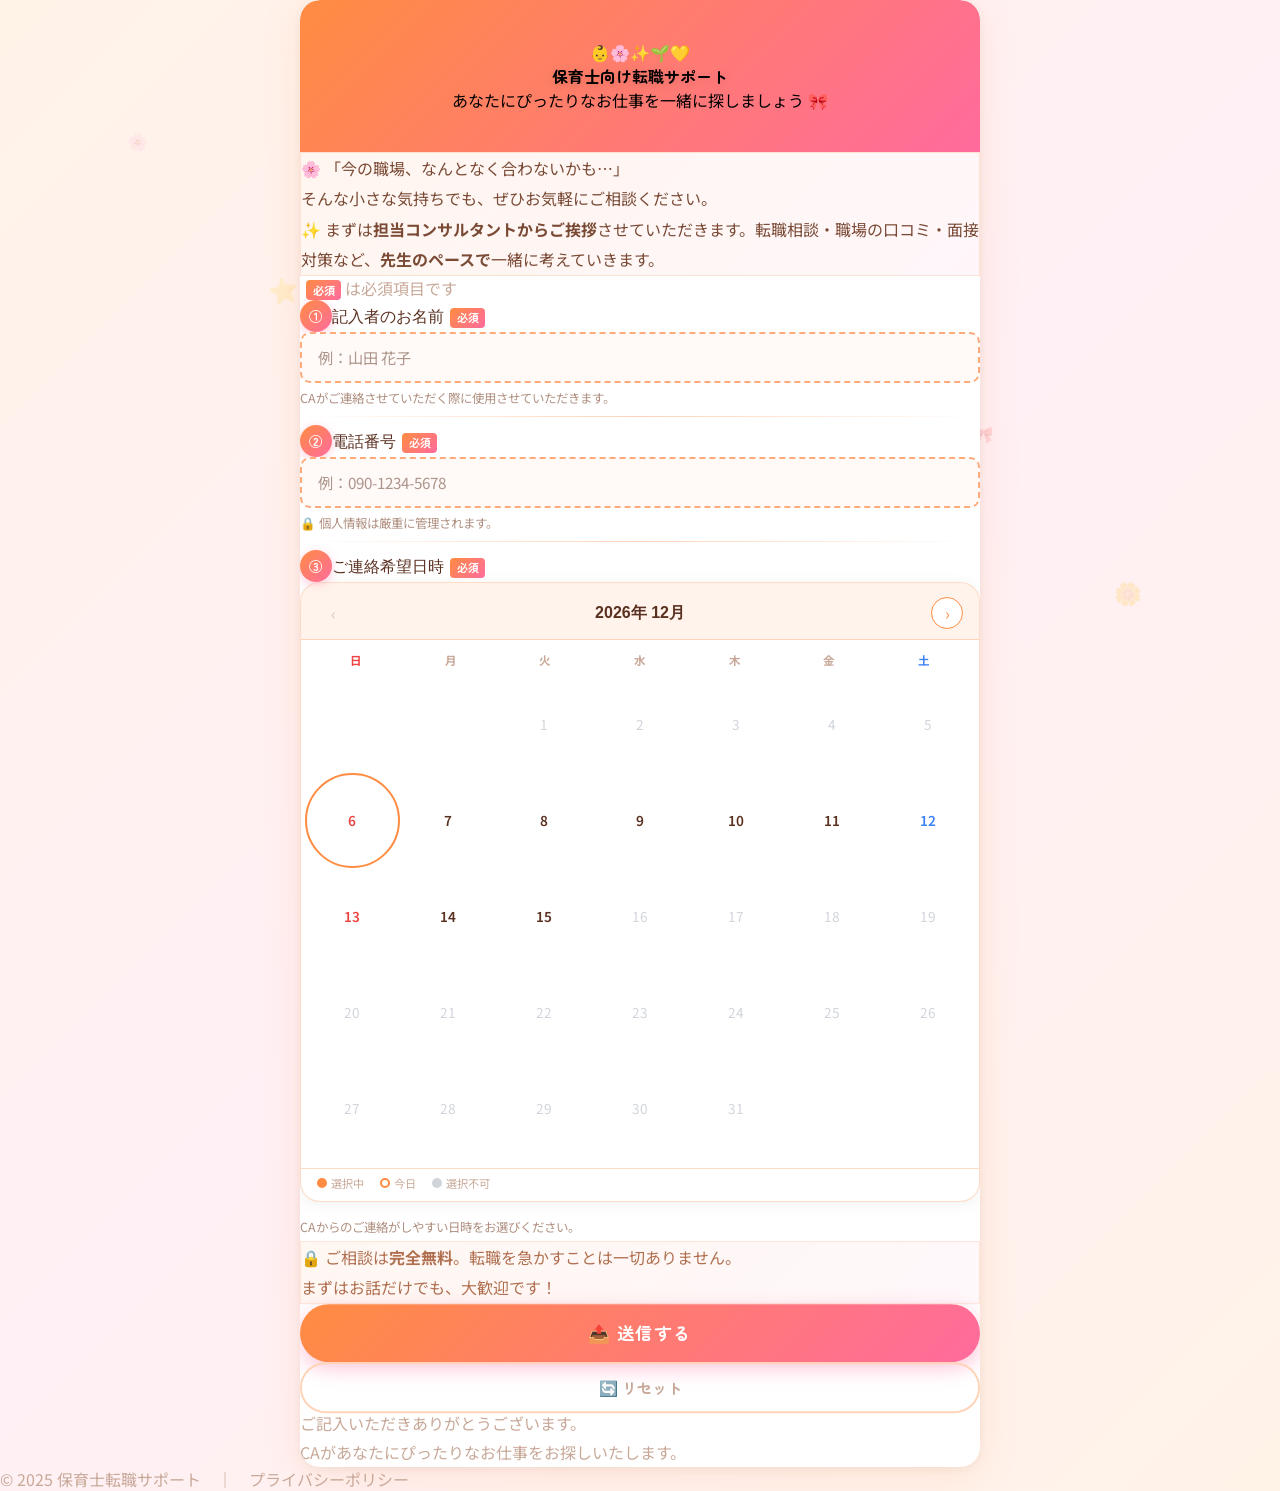
==== commit e3b4d2b3: "Add files via upload" ====
--- a/index.html
+++ b/index.html
@@ -10,7 +10,7 @@
     <link rel="preconnect" href="https://fonts.googleapis.com" />
     <link rel="preconnect" href="https://fonts.gstatic.com" crossorigin />
     <link href="https://fonts.googleapis.com/css2?family=Zen+Maru+Gothic:wght@400;500;700;900&family=Quicksand:wght@400;500;600;700&family=Noto+Sans+JP:wght@400;500;700&display=swap" rel="stylesheet" />
-    <script type="module" crossorigin src="./assets/index-static-AlkeNV2H.js"></script>
+    <script type="module" crossorigin src="./assets/index-static-BLY52lRZ.js"></script>
     <link rel="stylesheet" crossorigin href="./assets/index-static-vWqKsuy9.css">
   </head>
 
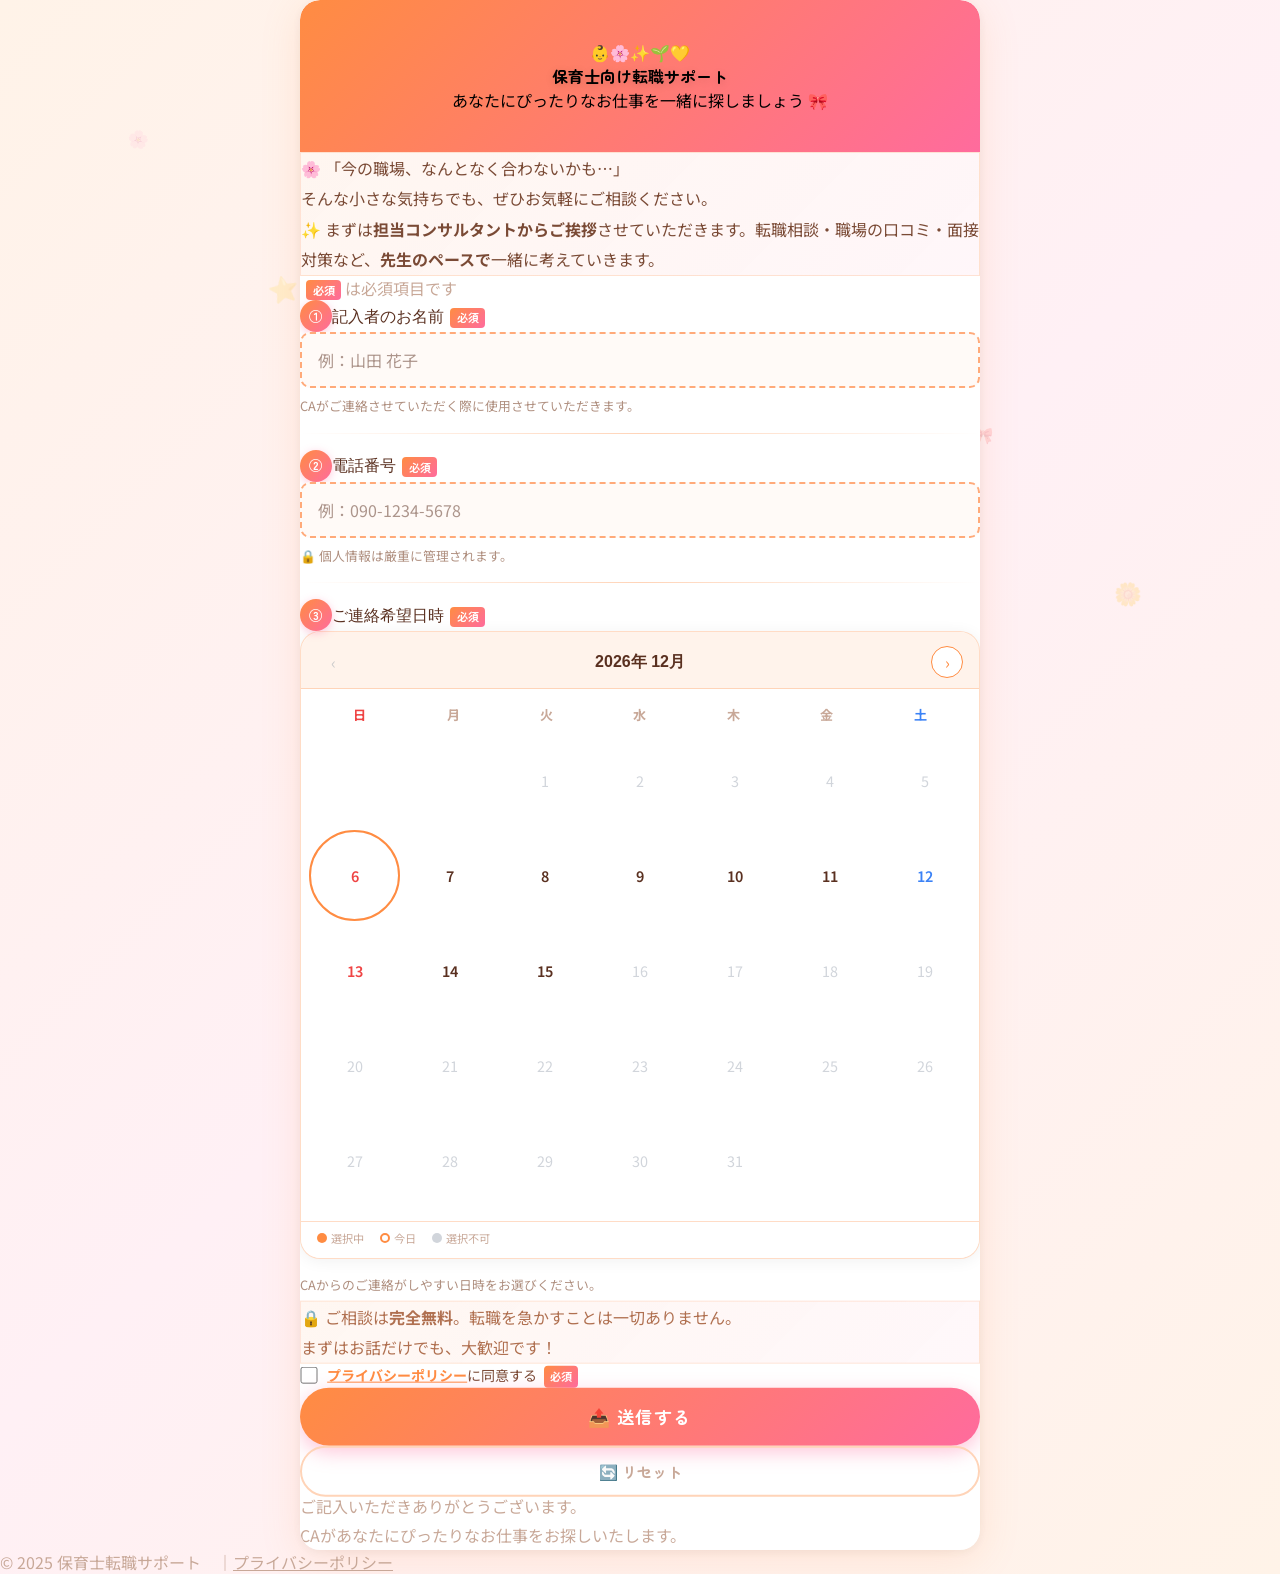
==== commit fb92a87e: "Add files via upload" ====
--- a/index.html
+++ b/index.html
@@ -10,8 +10,8 @@
     <link rel="preconnect" href="https://fonts.googleapis.com" />
     <link rel="preconnect" href="https://fonts.gstatic.com" crossorigin />
     <link href="https://fonts.googleapis.com/css2?family=Zen+Maru+Gothic:wght@400;500;700;900&family=Quicksand:wght@400;500;600;700&family=Noto+Sans+JP:wght@400;500;700&display=swap" rel="stylesheet" />
-    <script type="module" crossorigin src="./assets/index-static-BLY52lRZ.js"></script>
-    <link rel="stylesheet" crossorigin href="./assets/index-static-vWqKsuy9.css">
+    <script type="module" crossorigin src="/assets/index-static-cBqXHfv-.js"></script>
+    <link rel="stylesheet" crossorigin href="/assets/index-static-_iUiHsf4.css">
   </head>
 
   <body>
--- a/assets/index-static-_iUiHsf4.css
+++ b/assets/index-static-_iUiHsf4.css
@@ -0,0 +1 @@
+@layer theme,base,components,utilities;@layer theme{@theme default{ --font-sans: ui-sans-serif, system-ui, sans-serif, "Apple Color Emoji", "Segoe UI Emoji", "Segoe UI Symbol", "Noto Color Emoji"; --font-serif: ui-serif, Georgia, Cambria, "Times New Roman", Times, serif; --font-mono: ui-monospace, SFMono-Regular, Menlo, Monaco, Consolas, "Liberation Mono", "Courier New", monospace; --color-red-50: oklch(97.1% .013 17.38); --color-red-100: oklch(93.6% .032 17.717); --color-red-200: oklch(88.5% .062 18.334); --color-red-300: oklch(80.8% .114 19.571); --color-red-400: oklch(70.4% .191 22.216); --color-red-500: oklch(63.7% .237 25.331); --color-red-600: oklch(57.7% .245 27.325); --color-red-700: oklch(50.5% .213 27.518); --color-red-800: oklch(44.4% .177 26.899); --color-red-900: oklch(39.6% .141 25.723); --color-red-950: oklch(25.8% .092 26.042); --color-orange-50: oklch(98% .016 73.684); --color-orange-100: oklch(95.4% .038 75.164); --color-orange-200: oklch(90.1% .076 70.697); --color-orange-300: oklch(83.7% .128 66.29); --color-orange-400: oklch(75% .183 55.934); --color-orange-500: oklch(70.5% .213 47.604); --color-orange-600: oklch(64.6% .222 41.116); --color-orange-700: oklch(55.3% .195 38.402); --color-orange-800: oklch(47% .157 37.304); --color-orange-900: oklch(40.8% .123 38.172); --color-orange-950: oklch(26.6% .079 36.259); --color-amber-50: oklch(98.7% .022 95.277); --color-amber-100: oklch(96.2% .059 95.617); --color-amber-200: oklch(92.4% .12 95.746); --color-amber-300: oklch(87.9% .169 91.605); --color-amber-400: oklch(82.8% .189 84.429); --color-amber-500: oklch(76.9% .188 70.08); --color-amber-600: oklch(66.6% .179 58.318); --color-amber-700: oklch(55.5% .163 48.998); --color-amber-800: oklch(47.3% .137 46.201); --color-amber-900: oklch(41.4% .112 45.904); --color-amber-950: oklch(27.9% .077 45.635); --color-yellow-50: oklch(98.7% .026 102.212); --color-yellow-100: oklch(97.3% .071 103.193); --color-yellow-200: oklch(94.5% .129 101.54); --color-yellow-300: oklch(90.5% .182 98.111); --color-yellow-400: oklch(85.2% .199 91.936); --color-yellow-500: oklch(79.5% .184 86.047); --color-yellow-600: oklch(68.1% .162 75.834); --color-yellow-700: oklch(55.4% .135 66.442); --color-yellow-800: oklch(47.6% .114 61.907); --color-yellow-900: oklch(42.1% .095 57.708); --color-yellow-950: oklch(28.6% .066 53.813); --color-lime-50: oklch(98.6% .031 120.757); --color-lime-100: oklch(96.7% .067 122.328); --color-lime-200: oklch(93.8% .127 124.321); --color-lime-300: oklch(89.7% .196 126.665); --color-lime-400: oklch(84.1% .238 128.85); --color-lime-500: oklch(76.8% .233 130.85); --color-lime-600: oklch(64.8% .2 131.684); --color-lime-700: oklch(53.2% .157 131.589); --color-lime-800: oklch(45.3% .124 130.933); --color-lime-900: oklch(40.5% .101 131.063); --color-lime-950: oklch(27.4% .072 132.109); --color-green-50: oklch(98.2% .018 155.826); --color-green-100: oklch(96.2% .044 156.743); --color-green-200: oklch(92.5% .084 155.995); --color-green-300: oklch(87.1% .15 154.449); --color-green-400: oklch(79.2% .209 151.711); --color-green-500: oklch(72.3% .219 149.579); --color-green-600: oklch(62.7% .194 149.214); --color-green-700: oklch(52.7% .154 150.069); --color-green-800: oklch(44.8% .119 151.328); --color-green-900: oklch(39.3% .095 152.535); --color-green-950: oklch(26.6% .065 152.934); --color-emerald-50: oklch(97.9% .021 166.113); --color-emerald-100: oklch(95% .052 163.051); --color-emerald-200: oklch(90.5% .093 164.15); --color-emerald-300: oklch(84.5% .143 164.978); --color-emerald-400: oklch(76.5% .177 163.223); --color-emerald-500: oklch(69.6% .17 162.48); --color-emerald-600: oklch(59.6% .145 163.225); --color-emerald-700: oklch(50.8% .118 165.612); --color-emerald-800: oklch(43.2% .095 166.913); --color-emerald-900: oklch(37.8% .077 168.94); --color-emerald-950: oklch(26.2% .051 172.552); --color-teal-50: oklch(98.4% .014 180.72); --color-teal-100: oklch(95.3% .051 180.801); --color-teal-200: oklch(91% .096 180.426); --color-teal-300: oklch(85.5% .138 181.071); --color-teal-400: oklch(77.7% .152 181.912); --color-teal-500: oklch(70.4% .14 182.503); --color-teal-600: oklch(60% .118 184.704); --color-teal-700: oklch(51.1% .096 186.391); --color-teal-800: oklch(43.7% .078 188.216); --color-teal-900: oklch(38.6% .063 188.416); --color-teal-950: oklch(27.7% .046 192.524); --color-cyan-50: oklch(98.4% .019 200.873); --color-cyan-100: oklch(95.6% .045 203.388); --color-cyan-200: oklch(91.7% .08 205.041); --color-cyan-300: oklch(86.5% .127 207.078); --color-cyan-400: oklch(78.9% .154 211.53); --color-cyan-500: oklch(71.5% .143 215.221); --color-cyan-600: oklch(60.9% .126 221.723); --color-cyan-700: oklch(52% .105 223.128); --color-cyan-800: oklch(45% .085 224.283); --color-cyan-900: oklch(39.8% .07 227.392); --color-cyan-950: oklch(30.2% .056 229.695); --color-sky-50: oklch(97.7% .013 236.62); --color-sky-100: oklch(95.1% .026 236.824); --color-sky-200: oklch(90.1% .058 230.902); --color-sky-300: oklch(82.8% .111 230.318); --color-sky-400: oklch(74.6% .16 232.661); --color-sky-500: oklch(68.5% .169 237.323); --color-sky-600: oklch(58.8% .158 241.966); --color-sky-700: oklch(50% .134 242.749); --color-sky-800: oklch(44.3% .11 240.79); --color-sky-900: oklch(39.1% .09 240.876); --color-sky-950: oklch(29.3% .066 243.157); --color-blue-50: oklch(97% .014 254.604); --color-blue-100: oklch(93.2% .032 255.585); --color-blue-200: oklch(88.2% .059 254.128); --color-blue-300: oklch(80.9% .105 251.813); --color-blue-400: oklch(70.7% .165 254.624); --color-blue-500: oklch(62.3% .214 259.815); --color-blue-600: oklch(54.6% .245 262.881); --color-blue-700: oklch(48.8% .243 264.376); --color-blue-800: oklch(42.4% .199 265.638); --color-blue-900: oklch(37.9% .146 265.522); --color-blue-950: oklch(28.2% .091 267.935); --color-indigo-50: oklch(96.2% .018 272.314); --color-indigo-100: oklch(93% .034 272.788); --color-indigo-200: oklch(87% .065 274.039); --color-indigo-300: oklch(78.5% .115 274.713); --color-indigo-400: oklch(67.3% .182 276.935); --color-indigo-500: oklch(58.5% .233 277.117); --color-indigo-600: oklch(51.1% .262 276.966); --color-indigo-700: oklch(45.7% .24 277.023); --color-indigo-800: oklch(39.8% .195 277.366); --color-indigo-900: oklch(35.9% .144 278.697); --color-indigo-950: oklch(25.7% .09 281.288); --color-violet-50: oklch(96.9% .016 293.756); --color-violet-100: oklch(94.3% .029 294.588); --color-violet-200: oklch(89.4% .057 293.283); --color-violet-300: oklch(81.1% .111 293.571); --color-violet-400: oklch(70.2% .183 293.541); --color-violet-500: oklch(60.6% .25 292.717); --color-violet-600: oklch(54.1% .281 293.009); --color-violet-700: oklch(49.1% .27 292.581); --color-violet-800: oklch(43.2% .232 292.759); --color-violet-900: oklch(38% .189 293.745); --color-violet-950: oklch(28.3% .141 291.089); --color-purple-50: oklch(97.7% .014 308.299); --color-purple-100: oklch(94.6% .033 307.174); --color-purple-200: oklch(90.2% .063 306.703); --color-purple-300: oklch(82.7% .119 306.383); --color-purple-400: oklch(71.4% .203 305.504); --color-purple-500: oklch(62.7% .265 303.9); --color-purple-600: oklch(55.8% .288 302.321); --color-purple-700: oklch(49.6% .265 301.924); --color-purple-800: oklch(43.8% .218 303.724); --color-purple-900: oklch(38.1% .176 304.987); --color-purple-950: oklch(29.1% .149 302.717); --color-fuchsia-50: oklch(97.7% .017 320.058); --color-fuchsia-100: oklch(95.2% .037 318.852); --color-fuchsia-200: oklch(90.3% .076 319.62); --color-fuchsia-300: oklch(83.3% .145 321.434); --color-fuchsia-400: oklch(74% .238 322.16); --color-fuchsia-500: oklch(66.7% .295 322.15); --color-fuchsia-600: oklch(59.1% .293 322.896); --color-fuchsia-700: oklch(51.8% .253 323.949); --color-fuchsia-800: oklch(45.2% .211 324.591); --color-fuchsia-900: oklch(40.1% .17 325.612); --color-fuchsia-950: oklch(29.3% .136 325.661); --color-pink-50: oklch(97.1% .014 343.198); --color-pink-100: oklch(94.8% .028 342.258); --color-pink-200: oklch(89.9% .061 343.231); --color-pink-300: oklch(82.3% .12 346.018); --color-pink-400: oklch(71.8% .202 349.761); --color-pink-500: oklch(65.6% .241 354.308); --color-pink-600: oklch(59.2% .249 .584); --color-pink-700: oklch(52.5% .223 3.958); --color-pink-800: oklch(45.9% .187 3.815); --color-pink-900: oklch(40.8% .153 2.432); --color-pink-950: oklch(28.4% .109 3.907); --color-rose-50: oklch(96.9% .015 12.422); --color-rose-100: oklch(94.1% .03 12.58); --color-rose-200: oklch(89.2% .058 10.001); --color-rose-300: oklch(81% .117 11.638); --color-rose-400: oklch(71.2% .194 13.428); --color-rose-500: oklch(64.5% .246 16.439); --color-rose-600: oklch(58.6% .253 17.585); --color-rose-700: oklch(51.4% .222 16.935); --color-rose-800: oklch(45.5% .188 13.697); --color-rose-900: oklch(41% .159 10.272); --color-rose-950: oklch(27.1% .105 12.094); --color-slate-50: oklch(98.4% .003 247.858); --color-slate-100: oklch(96.8% .007 247.896); --color-slate-200: oklch(92.9% .013 255.508); --color-slate-300: oklch(86.9% .022 252.894); --color-slate-400: oklch(70.4% .04 256.788); --color-slate-500: oklch(55.4% .046 257.417); --color-slate-600: oklch(44.6% .043 257.281); --color-slate-700: oklch(37.2% .044 257.287); --color-slate-800: oklch(27.9% .041 260.031); --color-slate-900: oklch(20.8% .042 265.755); --color-slate-950: oklch(12.9% .042 264.695); --color-gray-50: oklch(98.5% .002 247.839); --color-gray-100: oklch(96.7% .003 264.542); --color-gray-200: oklch(92.8% .006 264.531); --color-gray-300: oklch(87.2% .01 258.338); --color-gray-400: oklch(70.7% .022 261.325); --color-gray-500: oklch(55.1% .027 264.364); --color-gray-600: oklch(44.6% .03 256.802); --color-gray-700: oklch(37.3% .034 259.733); --color-gray-800: oklch(27.8% .033 256.848); --color-gray-900: oklch(21% .034 264.665); --color-gray-950: oklch(13% .028 261.692); --color-zinc-50: oklch(98.5% 0 0); --color-zinc-100: oklch(96.7% .001 286.375); --color-zinc-200: oklch(92% .004 286.32); --color-zinc-300: oklch(87.1% .006 286.286); --color-zinc-400: oklch(70.5% .015 286.067); --color-zinc-500: oklch(55.2% .016 285.938); --color-zinc-600: oklch(44.2% .017 285.786); --color-zinc-700: oklch(37% .013 285.805); --color-zinc-800: oklch(27.4% .006 286.033); --color-zinc-900: oklch(21% .006 285.885); --color-zinc-950: oklch(14.1% .005 285.823); --color-neutral-50: oklch(98.5% 0 0); --color-neutral-100: oklch(97% 0 0); --color-neutral-200: oklch(92.2% 0 0); --color-neutral-300: oklch(87% 0 0); --color-neutral-400: oklch(70.8% 0 0); --color-neutral-500: oklch(55.6% 0 0); --color-neutral-600: oklch(43.9% 0 0); --color-neutral-700: oklch(37.1% 0 0); --color-neutral-800: oklch(26.9% 0 0); --color-neutral-900: oklch(20.5% 0 0); --color-neutral-950: oklch(14.5% 0 0); --color-stone-50: oklch(98.5% .001 106.423); --color-stone-100: oklch(97% .001 106.424); --color-stone-200: oklch(92.3% .003 48.717); --color-stone-300: oklch(86.9% .005 56.366); --color-stone-400: oklch(70.9% .01 56.259); --color-stone-500: oklch(55.3% .013 58.071); --color-stone-600: oklch(44.4% .011 73.639); --color-stone-700: oklch(37.4% .01 67.558); --color-stone-800: oklch(26.8% .007 34.298); --color-stone-900: oklch(21.6% .006 56.043); --color-stone-950: oklch(14.7% .004 49.25); --color-black: #000; --color-white: #fff; --spacing: .25rem; --breakpoint-sm: 40rem; --breakpoint-md: 48rem; --breakpoint-lg: 64rem; --breakpoint-xl: 80rem; --breakpoint-2xl: 96rem; --container-3xs: 16rem; --container-2xs: 18rem; --container-xs: 20rem; --container-sm: 24rem; --container-md: 28rem; --container-lg: 32rem; --container-xl: 36rem; --container-2xl: 42rem; --container-3xl: 48rem; --container-4xl: 56rem; --container-5xl: 64rem; --container-6xl: 72rem; --container-7xl: 80rem; --text-xs: .75rem; --text-xs--line-height: calc(1 / .75); --text-sm: .875rem; --text-sm--line-height: calc(1.25 / .875); --text-base: 1rem; --text-base--line-height: 1.5 ; --text-lg: 1.125rem; --text-lg--line-height: calc(1.75 / 1.125); --text-xl: 1.25rem; --text-xl--line-height: calc(1.75 / 1.25); --text-2xl: 1.5rem; --text-2xl--line-height: calc(2 / 1.5); --text-3xl: 1.875rem; --text-3xl--line-height: 1.2 ; --text-4xl: 2.25rem; --text-4xl--line-height: calc(2.5 / 2.25); --text-5xl: 3rem; --text-5xl--line-height: 1; --text-6xl: 3.75rem; --text-6xl--line-height: 1; --text-7xl: 4.5rem; --text-7xl--line-height: 1; --text-8xl: 6rem; --text-8xl--line-height: 1; --text-9xl: 8rem; --text-9xl--line-height: 1; --font-weight-thin: 100; --font-weight-extralight: 200; --font-weight-light: 300; --font-weight-normal: 400; --font-weight-medium: 500; --font-weight-semibold: 600; --font-weight-bold: 700; --font-weight-extrabold: 800; --font-weight-black: 900; --tracking-tighter: -.05em; --tracking-tight: -.025em; --tracking-normal: 0em; --tracking-wide: .025em; --tracking-wider: .05em; --tracking-widest: .1em; --leading-tight: 1.25; --leading-snug: 1.375; --leading-normal: 1.5; --leading-relaxed: 1.625; --leading-loose: 2; --radius-xs: .125rem; --radius-sm: .25rem; --radius-md: .375rem; --radius-lg: .5rem; --radius-xl: .75rem; --radius-2xl: 1rem; --radius-3xl: 1.5rem; --radius-4xl: 2rem; --shadow-2xs: 0 1px rgb(0 0 0 / .05); --shadow-xs: 0 1px 2px 0 rgb(0 0 0 / .05); --shadow-sm: 0 1px 3px 0 rgb(0 0 0 / .1), 0 1px 2px -1px rgb(0 0 0 / .1); --shadow-md: 0 4px 6px -1px rgb(0 0 0 / .1), 0 2px 4px -2px rgb(0 0 0 / .1); --shadow-lg: 0 10px 15px -3px rgb(0 0 0 / .1), 0 4px 6px -4px rgb(0 0 0 / .1); --shadow-xl: 0 20px 25px -5px rgb(0 0 0 / .1), 0 8px 10px -6px rgb(0 0 0 / .1); --shadow-2xl: 0 25px 50px -12px rgb(0 0 0 / .25); --inset-shadow-2xs: inset 0 1px rgb(0 0 0 / .05); --inset-shadow-xs: inset 0 1px 1px rgb(0 0 0 / .05); --inset-shadow-sm: inset 0 2px 4px rgb(0 0 0 / .05); --drop-shadow-xs: 0 1px 1px rgb(0 0 0 / .05); --drop-shadow-sm: 0 1px 2px rgb(0 0 0 / .15); --drop-shadow-md: 0 3px 3px rgb(0 0 0 / .12); --drop-shadow-lg: 0 4px 4px rgb(0 0 0 / .15); --drop-shadow-xl: 0 9px 7px rgb(0 0 0 / .1); --drop-shadow-2xl: 0 25px 25px rgb(0 0 0 / .15); --text-shadow-2xs: 0px 1px 0px rgb(0 0 0 / .15); --text-shadow-xs: 0px 1px 1px rgb(0 0 0 / .2); --text-shadow-sm: 0px 1px 0px rgb(0 0 0 / .075), 0px 1px 1px rgb(0 0 0 / .075), 0px 2px 2px rgb(0 0 0 / .075); --text-shadow-md: 0px 1px 1px rgb(0 0 0 / .1), 0px 1px 2px rgb(0 0 0 / .1), 0px 2px 4px rgb(0 0 0 / .1); --text-shadow-lg: 0px 1px 2px rgb(0 0 0 / .1), 0px 3px 2px rgb(0 0 0 / .1), 0px 4px 8px rgb(0 0 0 / .1); --ease-in: cubic-bezier(.4, 0, 1, 1); --ease-out: cubic-bezier(0, 0, .2, 1); --ease-in-out: cubic-bezier(.4, 0, .2, 1); --animate-spin: spin 1s linear infinite; --animate-ping: ping 1s cubic-bezier(0, 0, .2, 1) infinite; --animate-pulse: pulse 2s cubic-bezier(.4, 0, .6, 1) infinite; --animate-bounce: bounce 1s infinite; @keyframes spin { to { transform: rotate(360deg); } } @keyframes ping { 75%, 100% { transform: scale(2); opacity: 0; } } @keyframes pulse { 50% { opacity: .5; } } @keyframes bounce { 0%, 100% { transform: translateY(-25%); animation-timing-function: cubic-bezier(.8, 0, 1, 1); } 50% { transform: none; animation-timing-function: cubic-bezier(0, 0, .2, 1); } } --blur-xs: 4px; --blur-sm: 8px; --blur-md: 12px; --blur-lg: 16px; --blur-xl: 24px; --blur-2xl: 40px; --blur-3xl: 64px; --perspective-dramatic: 100px; --perspective-near: 300px; --perspective-normal: 500px; --perspective-midrange: 800px; --perspective-distant: 1200px; --aspect-video: 16 / 9; --default-transition-duration: .15s; --default-transition-timing-function: cubic-bezier(.4, 0, .2, 1); --default-font-family: --theme(--font-sans, initial); --default-font-feature-settings: --theme( --font-sans--font-feature-settings, initial ); --default-font-variation-settings: --theme( --font-sans--font-variation-settings, initial ); --default-mono-font-family: --theme(--font-mono, initial); --default-mono-font-feature-settings: --theme( --font-mono--font-feature-settings, initial ); --default-mono-font-variation-settings: --theme( --font-mono--font-variation-settings, initial ); }@theme default inline reference{ --blur: 8px; --shadow: 0 1px 3px 0 rgb(0 0 0 / .1), 0 1px 2px -1px rgb(0 0 0 / .1); --shadow-inner: inset 0 2px 4px 0 rgb(0 0 0 / .05); --drop-shadow: 0 1px 2px rgb(0 0 0 / .1), 0 1px 1px rgb(0 0 0 / .06); --radius: .25rem; --max-width-prose: 65ch; }}@layer base{*,:after,:before,::backdrop,::file-selector-button{box-sizing:border-box;margin:0;padding:0;border:0 solid}html,:host{line-height:1.5;-webkit-text-size-adjust:100%;tab-size:4;font-family:--theme(--default-font-family,ui-sans-serif,system-ui,sans-serif,"Apple Color Emoji","Segoe UI Emoji","Segoe UI Symbol","Noto Color Emoji");font-feature-settings:--theme(--default-font-feature-settings,normal);font-variation-settings:--theme(--default-font-variation-settings,normal);-webkit-tap-highlight-color:transparent}hr{height:0;color:inherit;border-top-width:1px}abbr:where([title]){-webkit-text-decoration:underline dotted;text-decoration:underline dotted}h1,h2,h3,h4,h5,h6{font-size:inherit;font-weight:inherit}a{color:inherit;-webkit-text-decoration:inherit;text-decoration:inherit}b,strong{font-weight:bolder}code,kbd,samp,pre{font-family:--theme(--default-mono-font-family,ui-monospace,SFMono-Regular,Menlo,Monaco,Consolas,"Liberation Mono","Courier New",monospace);font-feature-settings:--theme(--default-mono-font-feature-settings,normal);font-variation-settings:--theme(--default-mono-font-variation-settings,normal);font-size:1em}small{font-size:80%}sub,sup{font-size:75%;line-height:0;position:relative;vertical-align:baseline}sub{bottom:-.25em}sup{top:-.5em}table{text-indent:0;border-color:inherit;border-collapse:collapse}:-moz-focusring{outline:auto}progress{vertical-align:baseline}summary{display:list-item}ol,ul,menu{list-style:none}img,svg,video,canvas,audio,iframe,embed,object{display:block;vertical-align:middle}img,video{max-width:100%;height:auto}button,input,select,optgroup,textarea,::file-selector-button{font:inherit;font-feature-settings:inherit;font-variation-settings:inherit;letter-spacing:inherit;color:inherit;border-radius:0;background-color:transparent;opacity:1}:where(select:is([multiple],[size])) optgroup{font-weight:bolder}:where(select:is([multiple],[size])) optgroup option{padding-inline-start:20px}::file-selector-button{margin-inline-end:4px}::placeholder{opacity:1}@supports (not (-webkit-appearance: -apple-pay-button)) or (contain-intrinsic-size: 1px){::placeholder{color:color-mix(in oklab,currentcolor 50%,transparent)}}textarea{resize:vertical}::-webkit-search-decoration{-webkit-appearance:none}::-webkit-date-and-time-value{min-height:1lh;text-align:inherit}::-webkit-datetime-edit{display:inline-flex}::-webkit-datetime-edit-fields-wrapper{padding:0}::-webkit-datetime-edit,::-webkit-datetime-edit-year-field,::-webkit-datetime-edit-month-field,::-webkit-datetime-edit-day-field,::-webkit-datetime-edit-hour-field,::-webkit-datetime-edit-minute-field,::-webkit-datetime-edit-second-field,::-webkit-datetime-edit-millisecond-field,::-webkit-datetime-edit-meridiem-field{padding-block:0}::-webkit-calendar-picker-indicator{line-height:1}:-moz-ui-invalid{box-shadow:none}button,input:where([type=button],[type=reset],[type=submit]),::file-selector-button{appearance:button}::-webkit-inner-spin-button,::-webkit-outer-spin-button{height:auto}[hidden]:where(:not([hidden=until-found])){display:none!important}}@layer utilities{@tailwind utilities;}@property --tw-animation-delay{syntax:"*";inherits:false;initial-value:0s}@property --tw-animation-direction{syntax:"*";inherits:false;initial-value:normal}@property --tw-animation-duration{syntax:"*";inherits:false}@property --tw-animation-fill-mode{syntax:"*";inherits:false;initial-value:none}@property --tw-animation-iteration-count{syntax:"*";inherits:false;initial-value:1}@property --tw-enter-blur{syntax:"*";inherits:false;initial-value:0}@property --tw-enter-opacity{syntax:"*";inherits:false;initial-value:1}@property --tw-enter-rotate{syntax:"*";inherits:false;initial-value:0}@property --tw-enter-scale{syntax:"*";inherits:false;initial-value:1}@property --tw-enter-translate-x{syntax:"*";inherits:false;initial-value:0}@property --tw-enter-translate-y{syntax:"*";inherits:false;initial-value:0}@property --tw-exit-blur{syntax:"*";inherits:false;initial-value:0}@property --tw-exit-opacity{syntax:"*";inherits:false;initial-value:1}@property --tw-exit-rotate{syntax:"*";inherits:false;initial-value:0}@property --tw-exit-scale{syntax:"*";inherits:false;initial-value:1}@property --tw-exit-translate-x{syntax:"*";inherits:false;initial-value:0}@property --tw-exit-translate-y{syntax:"*";inherits:false;initial-value:0}@theme inline{--animation-delay-0: 0s; --animation-delay-75: 75ms; --animation-delay-100: .1s; --animation-delay-150: .15s; --animation-delay-200: .2s; --animation-delay-300: .3s; --animation-delay-500: .5s; --animation-delay-700: .7s; --animation-delay-1000: 1s; --animation-repeat-0: 0; --animation-repeat-1: 1; --animation-repeat-infinite: infinite; --animation-direction-normal: normal; --animation-direction-reverse: reverse; --animation-direction-alternate: alternate; --animation-direction-alternate-reverse: alternate-reverse; --animation-fill-mode-none: none; --animation-fill-mode-forwards: forwards; --animation-fill-mode-backwards: backwards; --animation-fill-mode-both: both; --percentage-0: 0; --percentage-5: .05; --percentage-10: .1; --percentage-15: .15; --percentage-20: .2; --percentage-25: .25; --percentage-30: .3; --percentage-35: .35; --percentage-40: .4; --percentage-45: .45; --percentage-50: .5; --percentage-55: .55; --percentage-60: .6; --percentage-65: .65; --percentage-70: .7; --percentage-75: .75; --percentage-80: .8; --percentage-85: .85; --percentage-90: .9; --percentage-95: .95; --percentage-100: 1; --percentage-translate-full: 1; --animate-in: enter var(--tw-animation-duration,var(--tw-duration,.15s))var(--tw-ease,ease)var(--tw-animation-delay,0s)var(--tw-animation-iteration-count,1)var(--tw-animation-direction,normal)var(--tw-animation-fill-mode,none); --animate-out: exit var(--tw-animation-duration,var(--tw-duration,.15s))var(--tw-ease,ease)var(--tw-animation-delay,0s)var(--tw-animation-iteration-count,1)var(--tw-animation-direction,normal)var(--tw-animation-fill-mode,none); @keyframes enter { from { opacity: var(--tw-enter-opacity,1); transform: translate3d(var(--tw-enter-translate-x,0),var(--tw-enter-translate-y,0),0)scale3d(var(--tw-enter-scale,1),var(--tw-enter-scale,1),var(--tw-enter-scale,1))rotate(var(--tw-enter-rotate,0)); filter: blur(var(--tw-enter-blur,0)); }}@keyframes exit { to { opacity: var(--tw-exit-opacity,1); transform: translate3d(var(--tw-exit-translate-x,0),var(--tw-exit-translate-y,0),0)scale3d(var(--tw-exit-scale,1),var(--tw-exit-scale,1),var(--tw-exit-scale,1))rotate(var(--tw-exit-rotate,0)); filter: blur(var(--tw-exit-blur,0)); }}--animate-accordion-down: accordion-down var(--tw-animation-duration,var(--tw-duration,.2s))var(--tw-ease,ease-out)var(--tw-animation-delay,0s)var(--tw-animation-iteration-count,1)var(--tw-animation-direction,normal)var(--tw-animation-fill-mode,none); --animate-accordion-up: accordion-up var(--tw-animation-duration,var(--tw-duration,.2s))var(--tw-ease,ease-out)var(--tw-animation-delay,0s)var(--tw-animation-iteration-count,1)var(--tw-animation-direction,normal)var(--tw-animation-fill-mode,none); --animate-collapsible-down: collapsible-down var(--tw-animation-duration,var(--tw-duration,.2s))var(--tw-ease,ease-out)var(--tw-animation-delay,0s)var(--tw-animation-iteration-count,1)var(--tw-animation-direction,normal)var(--tw-animation-fill-mode,none); --animate-collapsible-up: collapsible-up var(--tw-animation-duration,var(--tw-duration,.2s))var(--tw-ease,ease-out)var(--tw-animation-delay,0s)var(--tw-animation-iteration-count,1)var(--tw-animation-direction,normal)var(--tw-animation-fill-mode,none); @keyframes accordion-down { from { height: 0; }to { height: var(--radix-accordion-content-height,var(--bits-accordion-content-height,var(--reka-accordion-content-height,var(--kb-accordion-content-height,var(--ngp-accordion-content-height,auto))))); }}@keyframes accordion-up { from { height: var(--radix-accordion-content-height,var(--bits-accordion-content-height,var(--reka-accordion-content-height,var(--kb-accordion-content-height,var(--ngp-accordion-content-height,auto))))); }to { height: 0; }}@keyframes collapsible-down { from { height: 0; }to { height: var(--radix-collapsible-content-height,var(--bits-collapsible-content-height,var(--reka-collapsible-content-height,var(--kb-collapsible-content-height,auto)))); }}@keyframes collapsible-up { from { height: var(--radix-collapsible-content-height,var(--bits-collapsible-content-height,var(--reka-collapsible-content-height,var(--kb-collapsible-content-height,auto)))); }to { height: 0; }}--animate-caret-blink: caret-blink 1.25s ease-out infinite; @keyframes caret-blink { 0%,70%,100% { opacity: 1; }20%,50% { opacity: 0; }}}@utility animation-duration-*{--tw-animation-duration: calc(--value(number)*1ms) ; --tw-animation-duration: --value(--animation-duration-*,[duration],"initial",[*]); animation-duration: calc(--value(number)*1ms) ; animation-duration: --value(--animation-duration-*,[duration],"initial",[*]);}@utility delay-*{animation-delay: calc(--value(number)*1ms) ; animation-delay: --value(--animation-delay-*,[duration],"initial",[*]); --tw-animation-delay: calc(--value(number)*1ms) ; --tw-animation-delay: --value(--animation-delay-*,[duration],"initial",[*]);}@utility repeat-*{animation-iteration-count: --value(--animation-repeat-*,number,"initial",[*]); --tw-animation-iteration-count: --value(--animation-repeat-*,number,"initial",[*]);}@utility direction-*{animation-direction: --value(--animation-direction-*,"initial",[*]); --tw-animation-direction: --value(--animation-direction-*,"initial",[*]);}@utility fill-mode-*{animation-fill-mode: --value(--animation-fill-mode-*,"initial",[*]); --tw-animation-fill-mode: --value(--animation-fill-mode-*,"initial",[*]);}@utility running{animation-play-state: running;}@utility paused{animation-play-state: paused;}@utility play-state-*{animation-play-state: --value("initial",[*]);}@utility blur-in{--tw-enter-blur: 20px;}@utility blur-in-*{--tw-enter-blur: calc(--value(number)*1px) ; --tw-enter-blur: --value(--blur-*,[*]);}@utility blur-out{--tw-exit-blur: 20px;}@utility blur-out-*{--tw-exit-blur: calc(--value(number)*1px) ; --tw-exit-blur: --value(--blur-*,[*]);}@utility fade-in{--tw-enter-opacity: 0;}@utility fade-in-*{--tw-enter-opacity: calc(--value(number)*.01) ; --tw-enter-opacity: --value(--percentage-*,[*]);}@utility fade-out{--tw-exit-opacity: 0;}@utility fade-out-*{--tw-exit-opacity: calc(--value(number)*.01) ; --tw-exit-opacity: --value(--percentage-*,[*]);}@utility zoom-in{--tw-enter-scale: 0;}@utility zoom-in-*{--tw-enter-scale: calc(--value(number)*1%) ; --tw-enter-scale: --value(ratio) ; --tw-enter-scale: --value(--percentage-*,[*]);}@utility -zoom-in-*{--tw-enter-scale: calc(--value(number)*-1%) ; --tw-enter-scale: calc(--value(ratio)*-1) ; --tw-enter-scale: --value(--percentage-*,[*]);}@utility zoom-out{--tw-exit-scale: 0;}@utility zoom-out-*{--tw-exit-scale: calc(--value(number)*1%) ; --tw-exit-scale: --value(ratio) ; --tw-exit-scale: --value(--percentage-*,[*]);}@utility -zoom-out-*{--tw-exit-scale: calc(--value(number)*-1%) ; --tw-exit-scale: calc(--value(ratio)*-1) ; --tw-exit-scale: --value(--percentage-*,[*]);}@utility spin-in{--tw-enter-rotate: 30deg;}@utility spin-in-*{--tw-enter-rotate: calc(--value(number)*1deg) ; --tw-enter-rotate: calc(--value(ratio)*360deg) ; --tw-enter-rotate: --value(--rotate-*,[*]);}@utility -spin-in{--tw-enter-rotate: -30deg;}@utility -spin-in-*{--tw-enter-rotate: calc(--value(number)*-1deg) ; --tw-enter-rotate: calc(--value(ratio)*-360deg) ; --tw-enter-rotate: --value(--rotate-*,[*]);}@utility spin-out{--tw-exit-rotate: 30deg;}@utility spin-out-*{--tw-exit-rotate: calc(--value(number)*1deg) ; --tw-exit-rotate: calc(--value(ratio)*360deg) ; --tw-exit-rotate: --value(--rotate-*,[*]);}@utility -spin-out{--tw-exit-rotate: -30deg;}@utility -spin-out-*{--tw-exit-rotate: calc(--value(number)*-1deg) ; --tw-exit-rotate: calc(--value(ratio)*-360deg) ; --tw-exit-rotate: --value(--rotate-*,[*]);}@utility slide-in-from-top{--tw-enter-translate-y: -100%;}@utility slide-in-from-top-*{--tw-enter-translate-y: calc(--value(integer)*var(--spacing)*-1); --tw-enter-translate-y: calc(--value(--percentage-*,--percentage-translate-*)*-100%) ; --tw-enter-translate-y: calc(--value(ratio)*-100%) ; --tw-enter-translate-y: calc(--value(--translate-*,[percentage],[length])*-1) ;}@utility slide-in-from-bottom{--tw-enter-translate-y: 100%;}@utility slide-in-from-bottom-*{--tw-enter-translate-y: calc(--value(integer)*var(--spacing)); --tw-enter-translate-y: calc(--value(--percentage-*,--percentage-translate-*)*100%) ; --tw-enter-translate-y: calc(--value(ratio)*100%) ; --tw-enter-translate-y: --value(--translate-*,[percentage],[length]);}@utility slide-in-from-left{--tw-enter-translate-x: -100%;}@utility slide-in-from-left-*{--tw-enter-translate-x: calc(--value(integer)*var(--spacing)*-1); --tw-enter-translate-x: calc(--value(--percentage-*,--percentage-translate-*)*-100%) ; --tw-enter-translate-x: calc(--value(ratio)*-100%) ; --tw-enter-translate-x: calc(--value(--translate-*,[percentage],[length])*-1) ;}@utility slide-in-from-right{--tw-enter-translate-x: 100%;}@utility slide-in-from-right-*{--tw-enter-translate-x: calc(--value(integer)*var(--spacing)); --tw-enter-translate-x: calc(--value(--percentage-*,--percentage-translate-*)*100%) ; --tw-enter-translate-x: calc(--value(ratio)*100%) ; --tw-enter-translate-x: --value(--translate-*,[percentage],[length]);}@utility slide-in-from-start{&:dir(ltr){ --tw-enter-translate-x: -100%; }&:dir(rtl){ --tw-enter-translate-x: 100%; }}@utility slide-in-from-start-*{&:where(:dir(ltr),[dir="ltr"],[dir="ltr"]*){ --tw-enter-translate-x: calc(--value(integer)*var(--spacing)*-1); --tw-enter-translate-x: calc(--value(--percentage-*,--percentage-translate-*)*-100%) ; --tw-enter-translate-x: calc(--value(ratio)*-100%) ; --tw-enter-translate-x: calc(--value(--translate-*,[percentage],[length])*-1) ; }&:where(:dir(rtl),[dir="rtl"],[dir="rtl"]*){ --tw-enter-translate-x: calc(--value(integer)*var(--spacing)); --tw-enter-translate-x: calc(--value(--percentage-*,--percentage-translate-*)*100%) ; --tw-enter-translate-x: calc(--value(ratio)*100%) ; --tw-enter-translate-x: --value(--translate-*,[percentage],[length]); }}@utility slide-in-from-end{&:dir(ltr){ --tw-enter-translate-x: 100%; }&:dir(rtl){ --tw-enter-translate-x: -100%; }}@utility slide-in-from-end-*{&:where(:dir(ltr),[dir="ltr"],[dir="ltr"]*){ --tw-enter-translate-x: calc(--value(integer)*var(--spacing)); --tw-enter-translate-x: calc(--value(--percentage-*,--percentage-translate-*)*100%) ; --tw-enter-translate-x: calc(--value(ratio)*100%) ; --tw-enter-translate-x: --value(--translate-*,[percentage],[length]); }&:where(:dir(rtl),[dir="rtl"],[dir="rtl"]*){ --tw-enter-translate-x: calc(--value(integer)*var(--spacing)*-1); --tw-enter-translate-x: calc(--value(--percentage-*,--percentage-translate-*)*-100%) ; --tw-enter-translate-x: calc(--value(ratio)*-100%) ; --tw-enter-translate-x: calc(--value(--translate-*,[percentage],[length])*-1) ; }}@utility slide-out-to-top{--tw-exit-translate-y: -100%;}@utility slide-out-to-top-*{--tw-exit-translate-y: calc(--value(integer)*var(--spacing)*-1); --tw-exit-translate-y: calc(--value(--percentage-*,--percentage-translate-*)*-100%) ; --tw-exit-translate-y: calc(--value(ratio)*-100%) ; --tw-exit-translate-y: calc(--value(--translate-*,[percentage],[length])*-1) ;}@utility slide-out-to-bottom{--tw-exit-translate-y: 100%;}@utility slide-out-to-bottom-*{--tw-exit-translate-y: calc(--value(integer)*var(--spacing)); --tw-exit-translate-y: calc(--value(--percentage-*,--percentage-translate-*)*100%) ; --tw-exit-translate-y: calc(--value(ratio)*100%) ; --tw-exit-translate-y: --value(--translate-*,[percentage],[length]);}@utility slide-out-to-left{--tw-exit-translate-x: -100%;}@utility slide-out-to-left-*{--tw-exit-translate-x: calc(--value(integer)*var(--spacing)*-1); --tw-exit-translate-x: calc(--value(--percentage-*,--percentage-translate-*)*-100%) ; --tw-exit-translate-x: calc(--value(ratio)*-100%) ; --tw-exit-translate-x: calc(--value(--translate-*,[percentage],[length])*-1) ;}@utility slide-out-to-right{--tw-exit-translate-x: 100%;}@utility slide-out-to-right-*{--tw-exit-translate-x: calc(--value(integer)*var(--spacing)); --tw-exit-translate-x: calc(--value(--percentage-*,--percentage-translate-*)*100%) ; --tw-exit-translate-x: calc(--value(ratio)*100%) ; --tw-exit-translate-x: --value(--translate-*,[percentage],[length]);}@utility slide-out-to-start{&:dir(ltr){ --tw-exit-translate-x: -100%; }&:dir(rtl){ --tw-exit-translate-x: 100%; }}@utility slide-out-to-start-*{&:where(:dir(ltr),[dir="ltr"],[dir="ltr"]*){ --tw-exit-translate-x: calc(--value(integer)*var(--spacing)*-1); --tw-exit-translate-x: calc(--value(--percentage-*,--percentage-translate-*)*-100%) ; --tw-exit-translate-x: calc(--value(ratio)*-100%) ; --tw-exit-translate-x: calc(--value(--translate-*,[percentage],[length])*-1) ; }&:where(:dir(rtl),[dir="rtl"],[dir="rtl"]*){ --tw-exit-translate-x: calc(--value(integer)*var(--spacing)); --tw-exit-translate-x: calc(--value(--percentage-*,--percentage-translate-*)*100%) ; --tw-exit-translate-x: calc(--value(ratio)*100%) ; --tw-exit-translate-x: --value(--translate-*,[percentage],[length]); }}@utility slide-out-to-end{&:dir(ltr){ --tw-exit-translate-x: 100%; }&:dir(rtl){ --tw-exit-translate-x: -100%; }}@utility slide-out-to-end-*{&:where(:dir(ltr),[dir="ltr"],[dir="ltr"]*){ --tw-exit-translate-x: calc(--value(integer)*var(--spacing)); --tw-exit-translate-x: calc(--value(--percentage-*,--percentage-translate-*)*100%) ; --tw-exit-translate-x: calc(--value(ratio)*100%) ; --tw-exit-translate-x: --value(--translate-*,[percentage],[length]); }&:where(:dir(rtl),[dir="rtl"],[dir="rtl"]*){ --tw-exit-translate-x: calc(--value(integer)*var(--spacing)*-1); --tw-exit-translate-x: calc(--value(--percentage-*,--percentage-translate-*)*-100%) ; --tw-exit-translate-x: calc(--value(ratio)*-100%) ; --tw-exit-translate-x: calc(--value(--translate-*,[percentage],[length])*-1) ; }}@custom-variant dark (&:is(.dark *));@theme inline{ --radius-sm: calc(var(--radius) - 4px); --radius-md: calc(var(--radius) - 2px); --radius-lg: var(--radius); --radius-xl: calc(var(--radius) + 8px); --color-background: var(--background); --color-foreground: var(--foreground); --color-card: var(--card); --color-card-foreground: var(--card-foreground); --color-popover: var(--popover); --color-popover-foreground: var(--popover-foreground); --color-primary: var(--primary); --color-primary-foreground: var(--primary-foreground); --color-secondary: var(--secondary); --color-secondary-foreground: var(--secondary-foreground); --color-muted: var(--muted); --color-muted-foreground: var(--muted-foreground); --color-accent: var(--accent); --color-accent-foreground: var(--accent-foreground); --color-destructive: var(--destructive); --color-destructive-foreground: var(--destructive-foreground); --color-border: var(--border); --color-input: var(--input); --color-ring: var(--ring); }:root{--radius: .75rem;--background: oklch(1 0 0);--foreground: oklch(.3 .02 30);--card: oklch(1 0 0);--card-foreground: oklch(.3 .02 30);--popover: oklch(1 0 0);--popover-foreground: oklch(.3 .02 30);--primary: oklch(.72 .18 35);--primary-foreground: oklch(1 0 0);--secondary: oklch(.95 .03 35);--secondary-foreground: oklch(.45 .1 35);--muted: oklch(.97 .01 35);--muted-foreground: oklch(.58 .04 35);--accent: oklch(.88 .1 0);--accent-foreground: oklch(.4 .15 0);--destructive: oklch(.577 .245 27.325);--destructive-foreground: oklch(.985 0 0);--border: oklch(.9 .04 35);--input: oklch(.95 .02 35);--ring: oklch(.72 .18 35)}@layer base{*{@apply border-border outline-ring/50;}body{@apply bg-background text-foreground;font-family:Noto Sans JP,sans-serif;background:linear-gradient(135deg,#fff2ea,#fff0f4);background:linear-gradient(135deg,color(xyz 0.898 0.905 0.806),color(xyz 0.927 0.898 0.98));min-height:100vh}h1,h2,h3,h4,h5,h6{font-family:Zen Maru Gothic,Noto Sans JP,sans-serif;font-weight:700}button:not(:disabled),[role=button]:not([aria-disabled=true]),[type=button]:not(:disabled),[type=submit]:not(:disabled),[type=reset]:not(:disabled),a[href],select:not(:disabled),input[type=checkbox]:not(:disabled),input[type=radio]:not(:disabled){@apply cursor-pointer;}}@layer components{.container{width:100%;margin-left:auto;margin-right:auto;padding-left:1rem;padding-right:1rem}.flex{min-height:0;min-width:0}@media (min-width: 640px){.container{padding-left:1.5rem;padding-right:1.5rem}}@media (min-width: 1024px){.container{padding-left:2rem;padding-right:2rem;max-width:1280px}}.form-header{background:linear-gradient(135deg,#ff8c42,#ff6b9d);padding:1.75rem 1rem;text-align:center;border-radius:1.25rem 1.25rem 0 0}@media (min-width: 480px){.form-header{padding:2.5rem 2rem}}.form-card{background:#fff;border-radius:1.25rem;box-shadow:0 8px 40px #ff8c4226,0 2px 12px #0000000f;overflow:hidden;max-width:680px;width:100%;margin:0 auto}@media (max-width: 480px){.form-card{border-radius:1rem}}.section-badge{display:inline-flex;align-items:center;justify-content:center;width:2rem;height:2rem;border-radius:50%;background:linear-gradient(135deg,#ff8c42,#ff6b9d);color:#fff;font-family:Zen Maru Gothic,sans-serif;font-weight:700;font-size:.85rem;flex-shrink:0;box-shadow:0 2px 8px #ff6b9d59}.form-input-dashed{width:100%;padding:.75rem 1rem;border:2px dashed #FFAA7A;border-radius:.625rem;background:#fffaf7;color:#372a28;font-family:Noto Sans JP,sans-serif;font-size:.95rem;transition:all .25s ease;outline:none}.form-input-dashed:focus{border-color:#ff8c42;background:#fff;box-shadow:0 0 0 3px #ff8c4226}.form-input-dashed::placeholder{color:#c8a898}.choice-item{display:flex;align-items:center;gap:.5rem;padding:.6rem .9rem;border-radius:2rem;border:2px solid #FFD4B8;background:#fffaf7;cursor:pointer;transition:all .2s ease;font-size:.9rem;font-family:Noto Sans JP,sans-serif;color:#5b4039;-webkit-user-select:none;user-select:none}.choice-item:hover{border-color:#ff8c42;background:#fff3ec}.choice-item.selected{border-color:#ff8c42;background:linear-gradient(135deg,#ff8c421f,#ff6b9d14);color:#d4622a;font-weight:600}.btn-submit{width:100%;padding:1rem 2rem;border-radius:3rem;background:linear-gradient(135deg,#ff8c42,#ff6b9d);color:#fff;font-family:Zen Maru Gothic,sans-serif;font-weight:700;font-size:1.1rem;border:none;cursor:pointer;transition:all .25s ease;box-shadow:0 6px 20px #ff6b9d66;letter-spacing:.05em}.btn-submit:hover:not(:disabled){transform:translateY(-2px);box-shadow:0 10px 28px #ff6b9d80}.btn-submit:active:not(:disabled){transform:translateY(1px);box-shadow:0 4px 12px #ff6b9d59}.btn-submit:disabled{opacity:.6;cursor:not-allowed}.btn-reset{width:100%;padding:.75rem 2rem;border-radius:3rem;background:transparent;color:#c8a898;font-family:Zen Maru Gothic,sans-serif;font-weight:600;font-size:.95rem;border:2px solid #FFD4B8;cursor:pointer;transition:all .2s ease}.btn-reset:hover{background:#fff3ec;border-color:#ffaa7a;color:#a06040}.required-badge{display:inline-block;padding:.1rem .4rem;border-radius:.25rem;background:linear-gradient(135deg,#ff8c42,#ff6b9d);color:#fff;font-size:.7rem;font-weight:700;margin-left:.4rem;vertical-align:middle}.hint-text{font-size:.8rem;color:#b09080;margin-top:.5rem;line-height:1.6;font-family:Noto Sans JP,sans-serif}.section-divider{height:1px;background:linear-gradient(90deg,transparent,#FFD4B8,transparent);margin:1rem 0}@keyframes slide-up{0%{opacity:0;transform:translateY(20px)}to{opacity:1;transform:translateY(0)}}@keyframes bounce-in{0%{transform:scale(.3);opacity:0}50%{transform:scale(1.1)}70%{transform:scale(.9)}to{transform:scale(1);opacity:1}}.animate-slide-up{animation:slide-up .5s ease-out forwards}.animate-bounce-in{animation:bounce-in .6s cubic-bezier(.36,.07,.19,.97) forwards}}
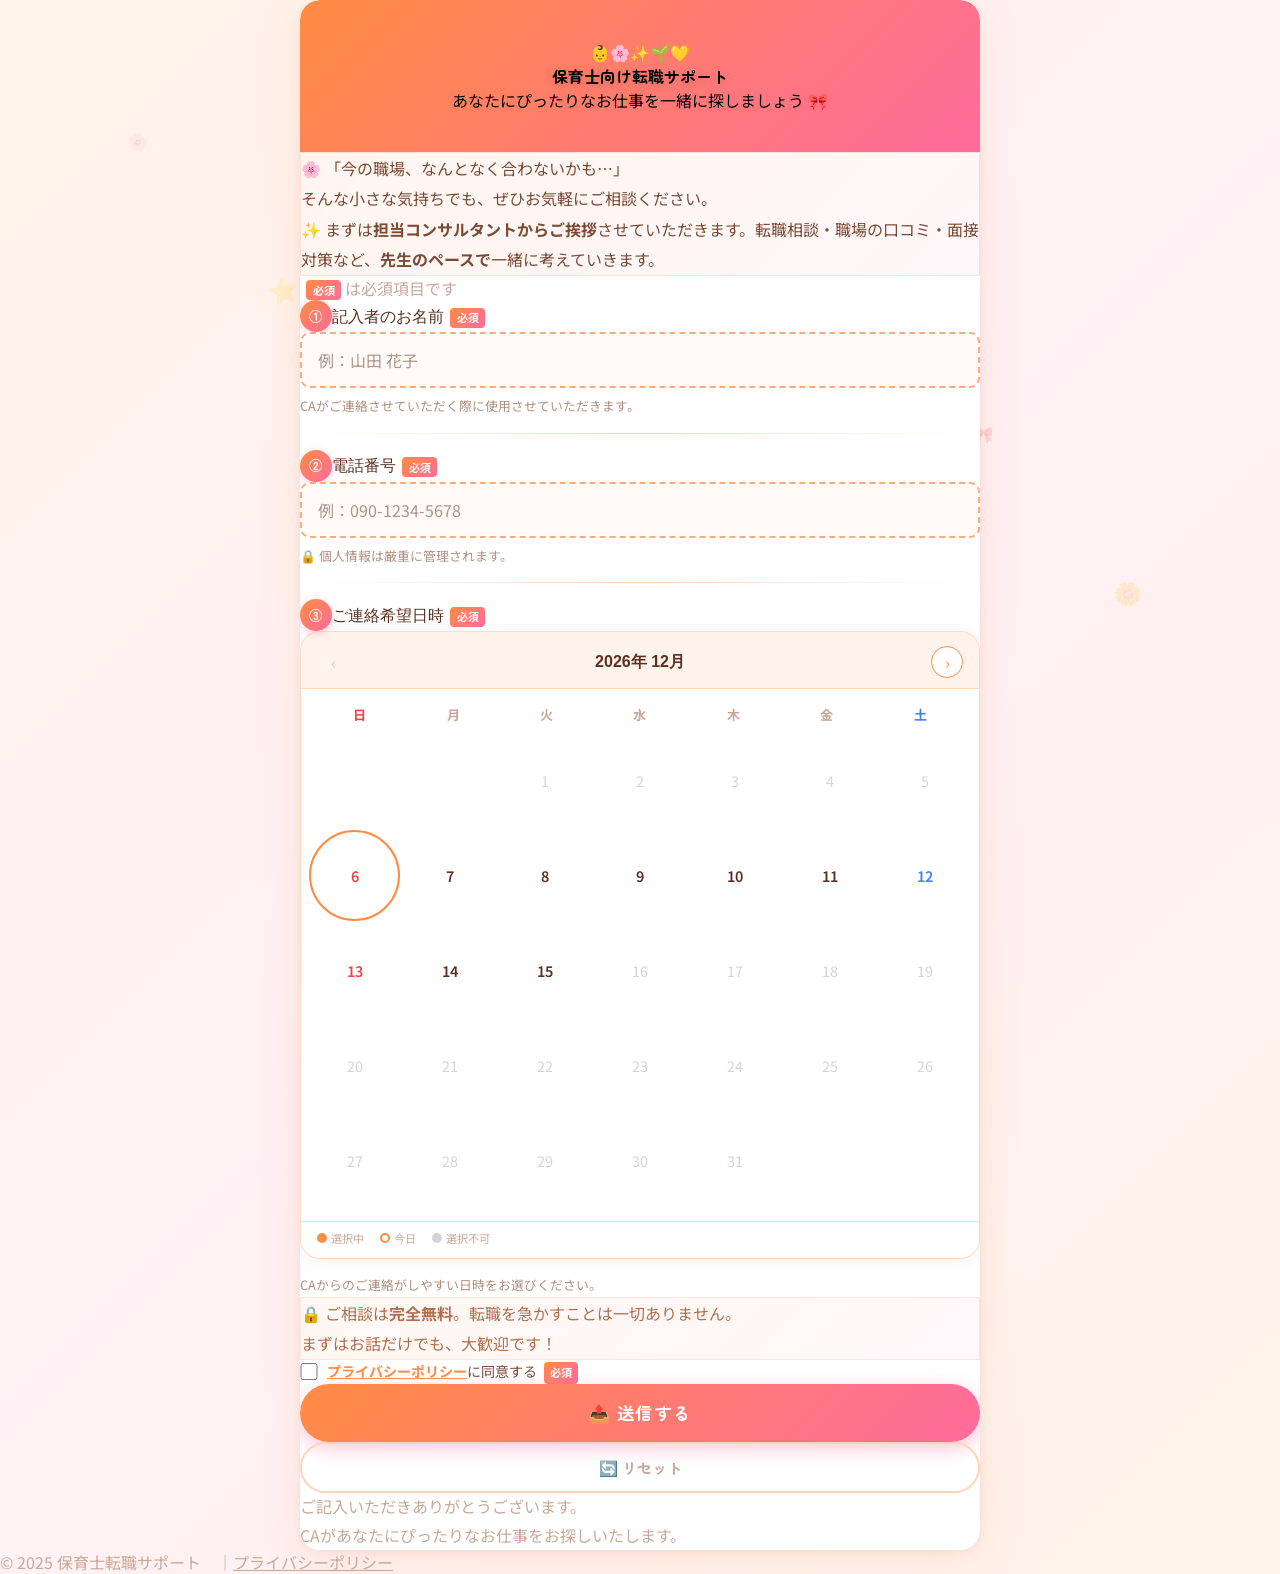
==== commit ce080f12: "Add files via upload" ====
--- a/index.html
+++ b/index.html
@@ -10,8 +10,8 @@
     <link rel="preconnect" href="https://fonts.googleapis.com" />
     <link rel="preconnect" href="https://fonts.gstatic.com" crossorigin />
     <link href="https://fonts.googleapis.com/css2?family=Zen+Maru+Gothic:wght@400;500;700;900&family=Quicksand:wght@400;500;600;700&family=Noto+Sans+JP:wght@400;500;700&display=swap" rel="stylesheet" />
-    <script type="module" crossorigin src="/assets/index-static-cBqXHfv-.js"></script>
-    <link rel="stylesheet" crossorigin href="/assets/index-static-_iUiHsf4.css">
+    <script type="module" crossorigin src="./assets/index-static-cBqXHfv-.js"></script>
+    <link rel="stylesheet" crossorigin href="./assets/index-static-_iUiHsf4.css">
   </head>
 
   <body>
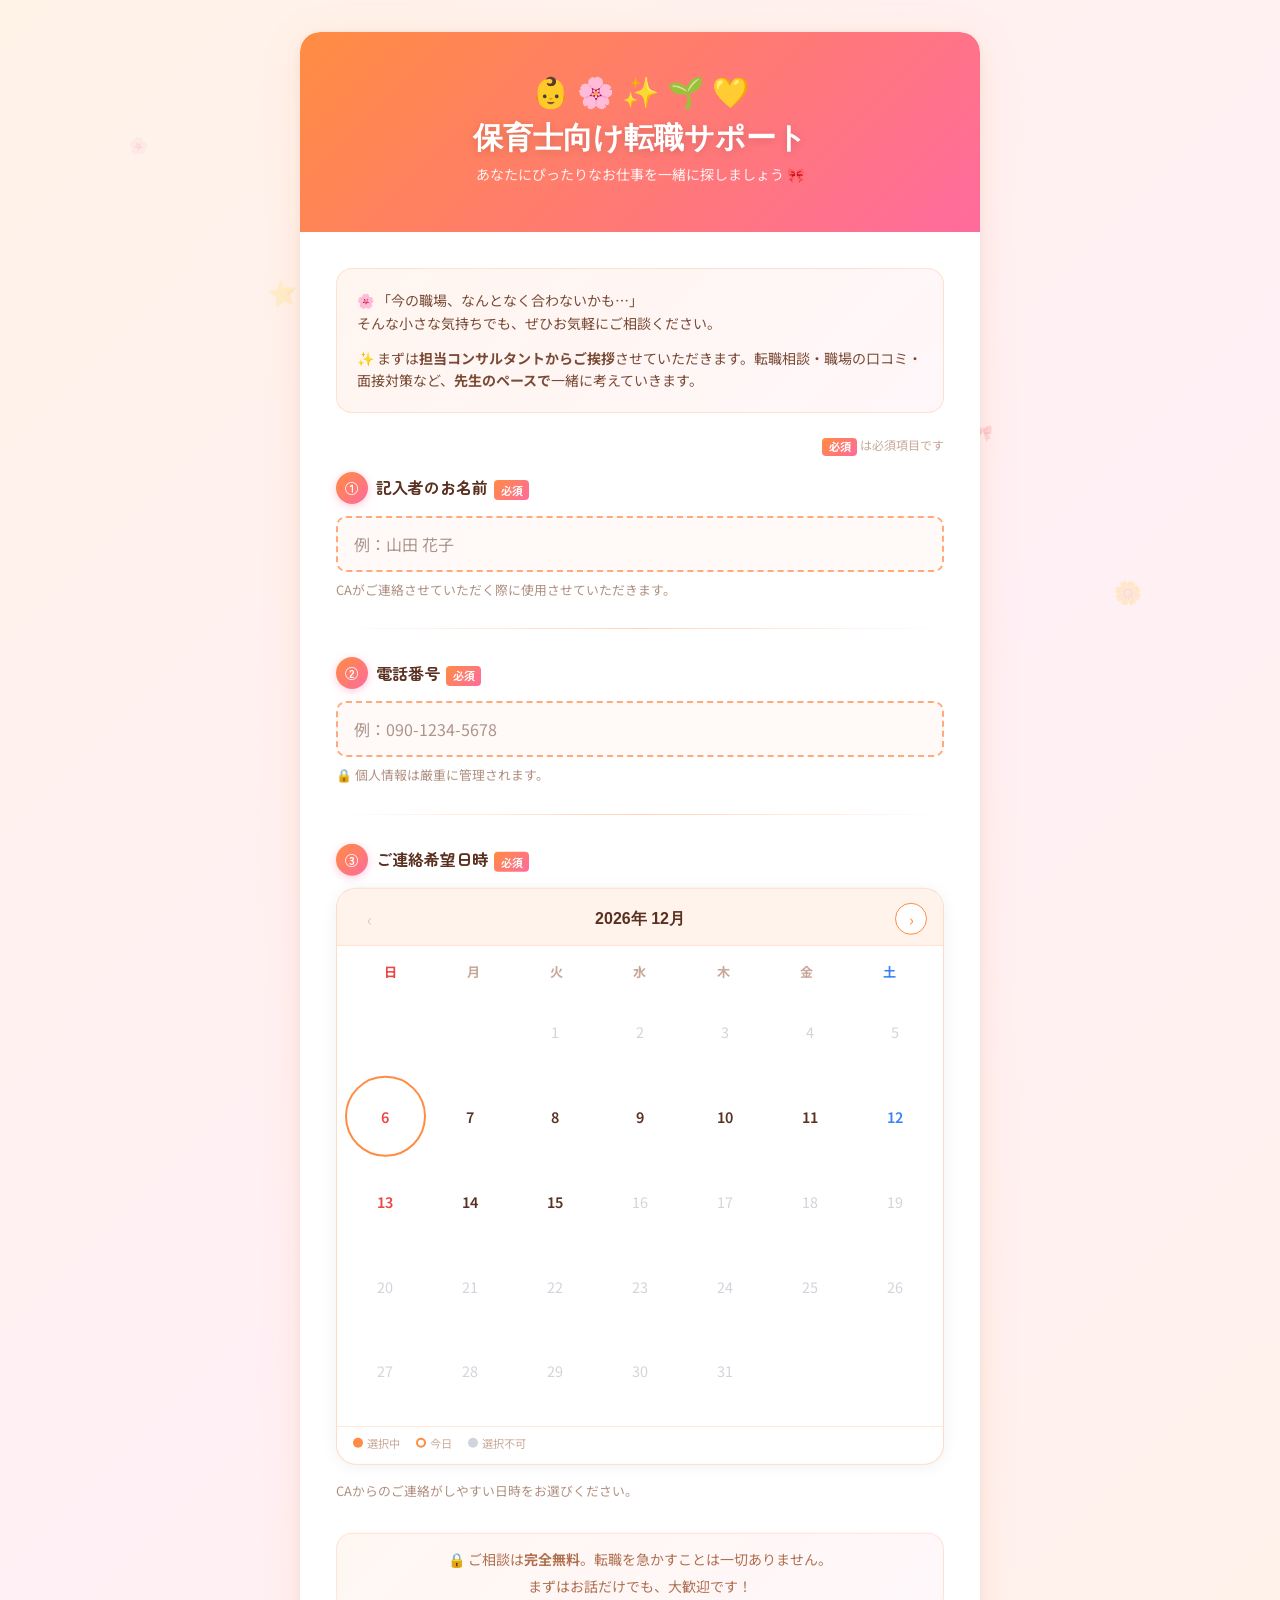
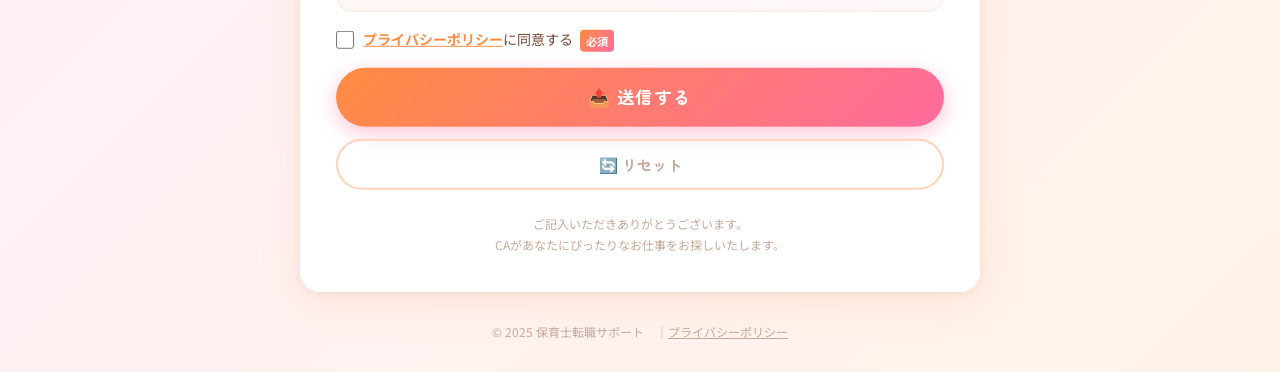
==== commit 8b709116: "Add files via upload" ====
--- a/index.html
+++ b/index.html
@@ -10,8 +10,8 @@
     <link rel="preconnect" href="https://fonts.googleapis.com" />
     <link rel="preconnect" href="https://fonts.gstatic.com" crossorigin />
     <link href="https://fonts.googleapis.com/css2?family=Zen+Maru+Gothic:wght@400;500;700;900&family=Quicksand:wght@400;500;600;700&family=Noto+Sans+JP:wght@400;500;700&display=swap" rel="stylesheet" />
-    <script type="module" crossorigin src="./assets/index-static-cBqXHfv-.js"></script>
-    <link rel="stylesheet" crossorigin href="./assets/index-static-_iUiHsf4.css">
+    <script type="module" crossorigin src="./assets/index-static-NqExPJuY.js"></script>
+    <link rel="stylesheet" crossorigin href="./assets/index-static-BxkMCauQ.css">
   </head>
 
   <body>
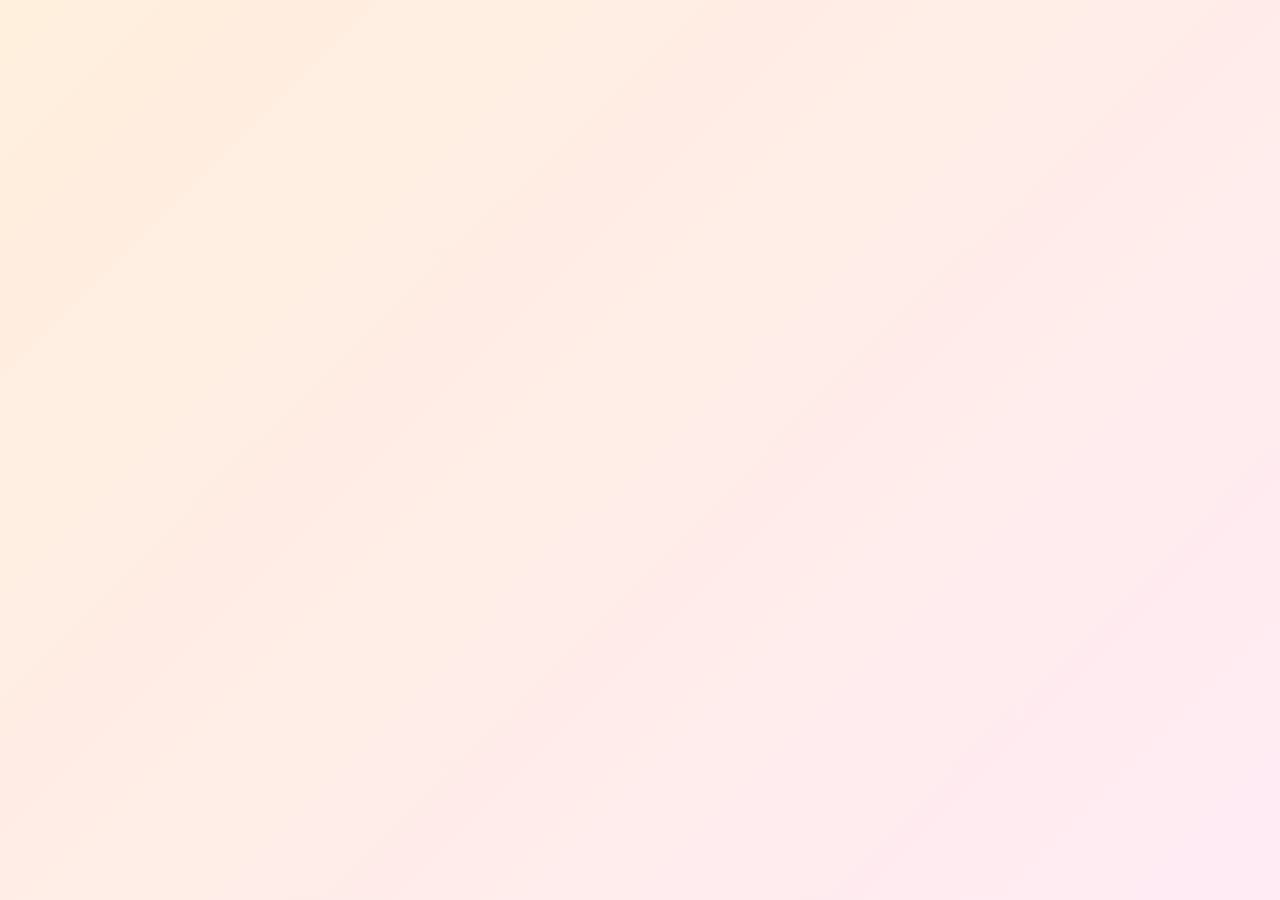
==== commit d491aed4: "Add files via upload" ====
--- a/index.html
+++ b/index.html
@@ -10,8 +10,8 @@
     <link rel="preconnect" href="https://fonts.googleapis.com" />
     <link rel="preconnect" href="https://fonts.gstatic.com" crossorigin />
     <link href="https://fonts.googleapis.com/css2?family=Zen+Maru+Gothic:wght@400;500;700;900&family=Quicksand:wght@400;500;600;700&family=Noto+Sans+JP:wght@400;500;700&display=swap" rel="stylesheet" />
-    <script type="module" crossorigin src="./assets/index-static-NqExPJuY.js"></script>
-    <link rel="stylesheet" crossorigin href="./assets/index-static-BxkMCauQ.css">
+    <script type="module" crossorigin src="/assets/index-static-CVnZiyM7.js"></script>
+    <link rel="stylesheet" crossorigin href="/assets/index-static-BxkMCauQ.css">
   </head>
 
   <body>
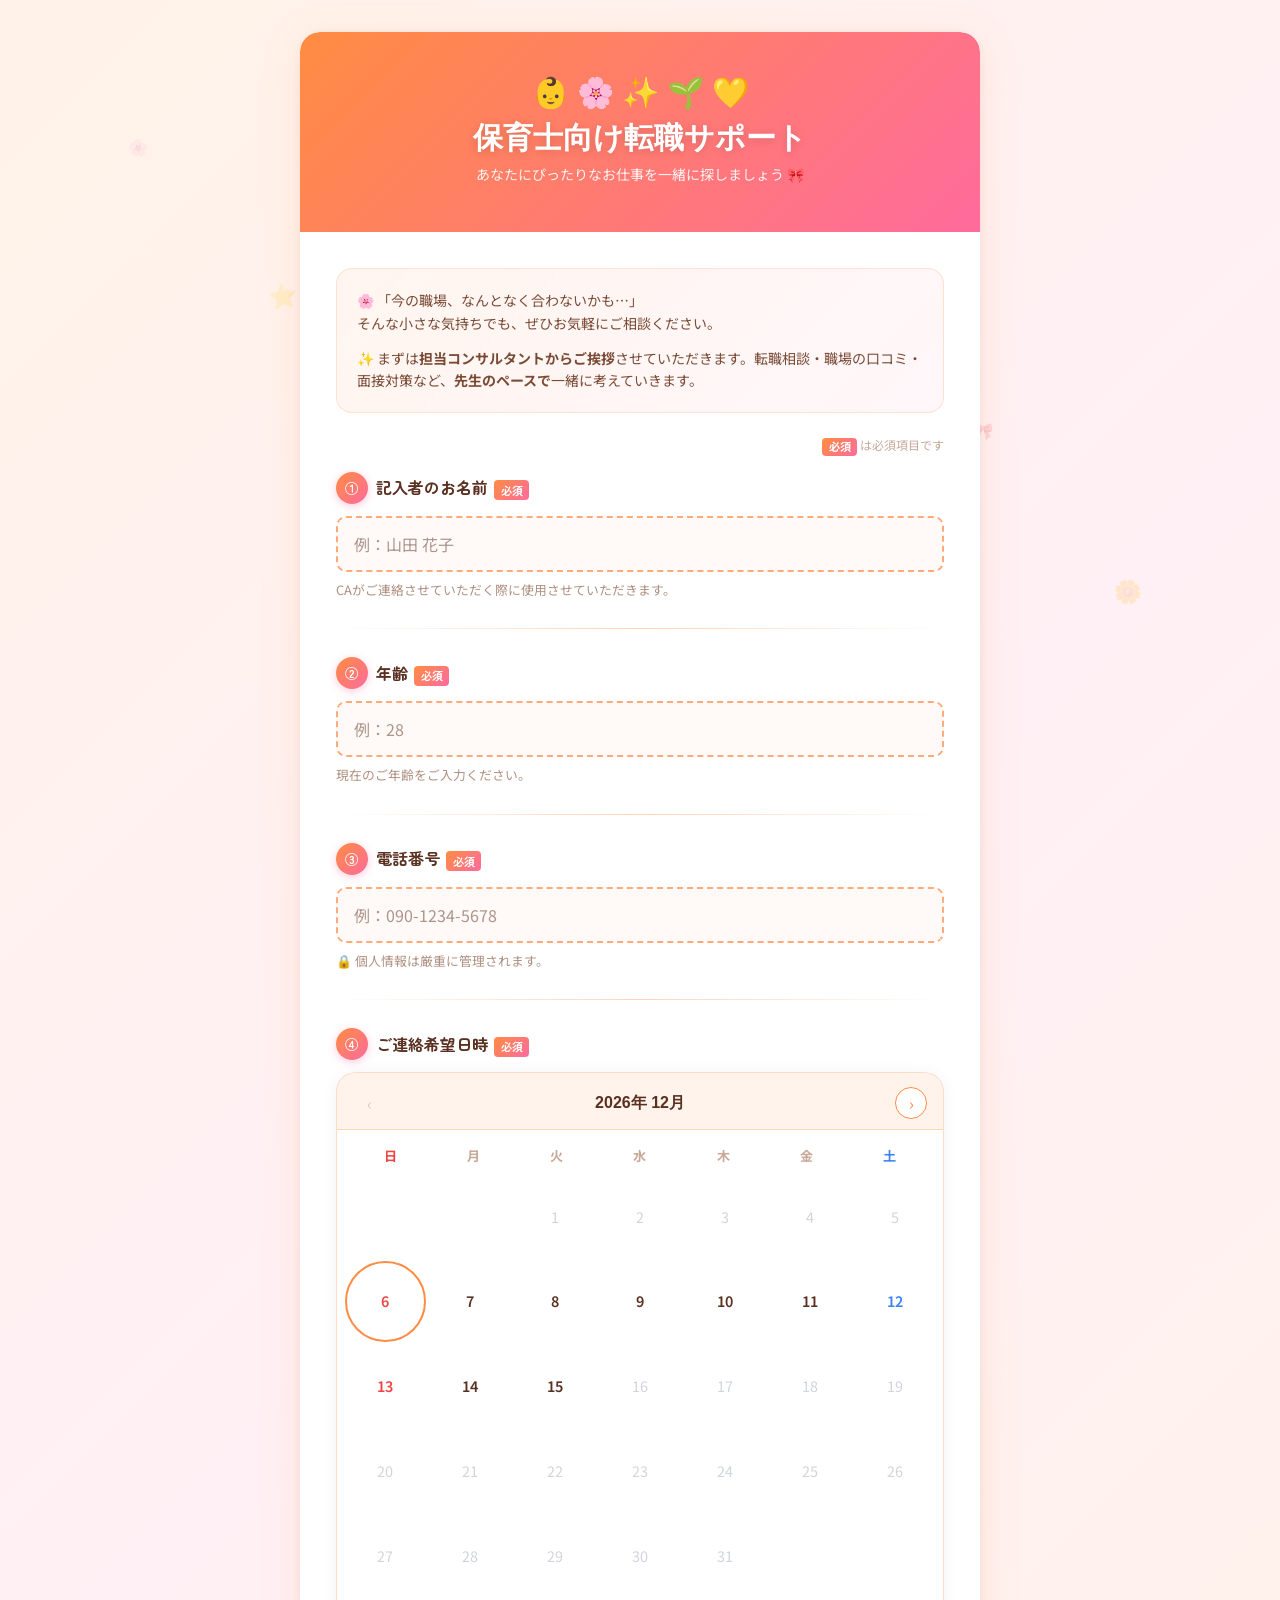
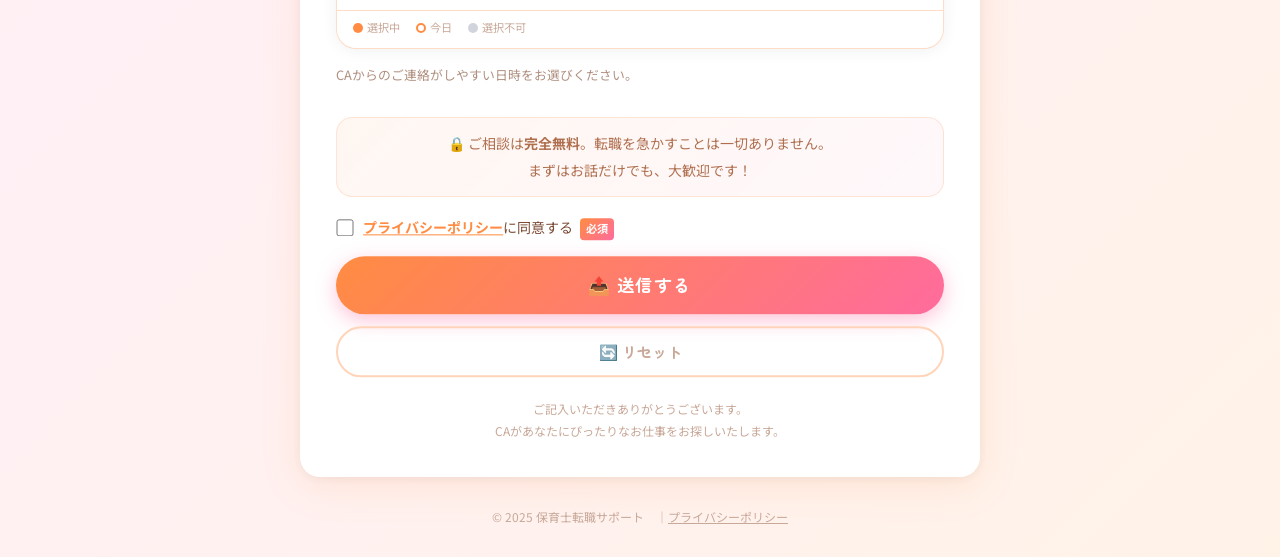
==== commit 722bcb37: "Add files via upload" ====
--- a/index.html
+++ b/index.html
@@ -10,8 +10,8 @@
     <link rel="preconnect" href="https://fonts.googleapis.com" />
     <link rel="preconnect" href="https://fonts.gstatic.com" crossorigin />
     <link href="https://fonts.googleapis.com/css2?family=Zen+Maru+Gothic:wght@400;500;700;900&family=Quicksand:wght@400;500;600;700&family=Noto+Sans+JP:wght@400;500;700&display=swap" rel="stylesheet" />
-    <script type="module" crossorigin src="/assets/index-static-CVnZiyM7.js"></script>
-    <link rel="stylesheet" crossorigin href="/assets/index-static-BxkMCauQ.css">
+    <script type="module" crossorigin src="./assets/index-static-CVnZiyM7.js"></script>
+    <link rel="stylesheet" crossorigin href="./assets/index-static-BxkMCauQ.css">
   </head>
 
   <body>
